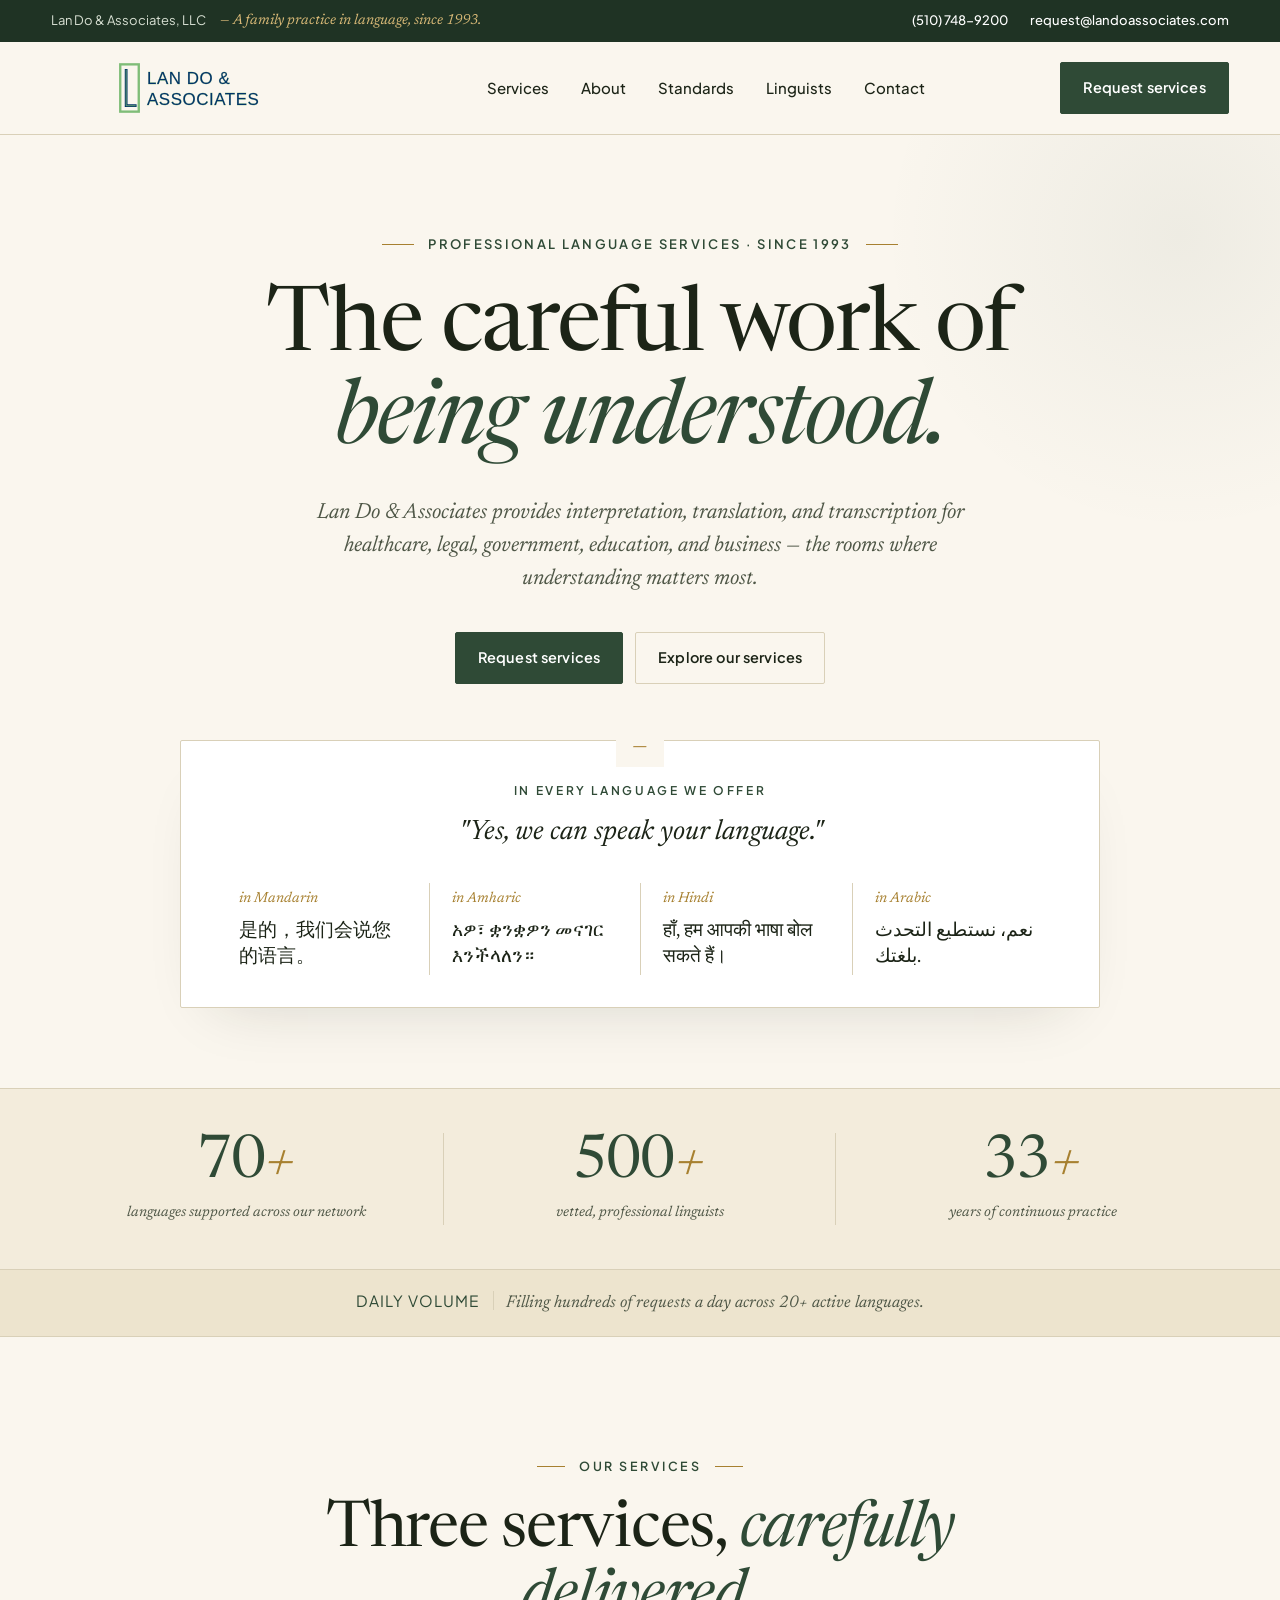
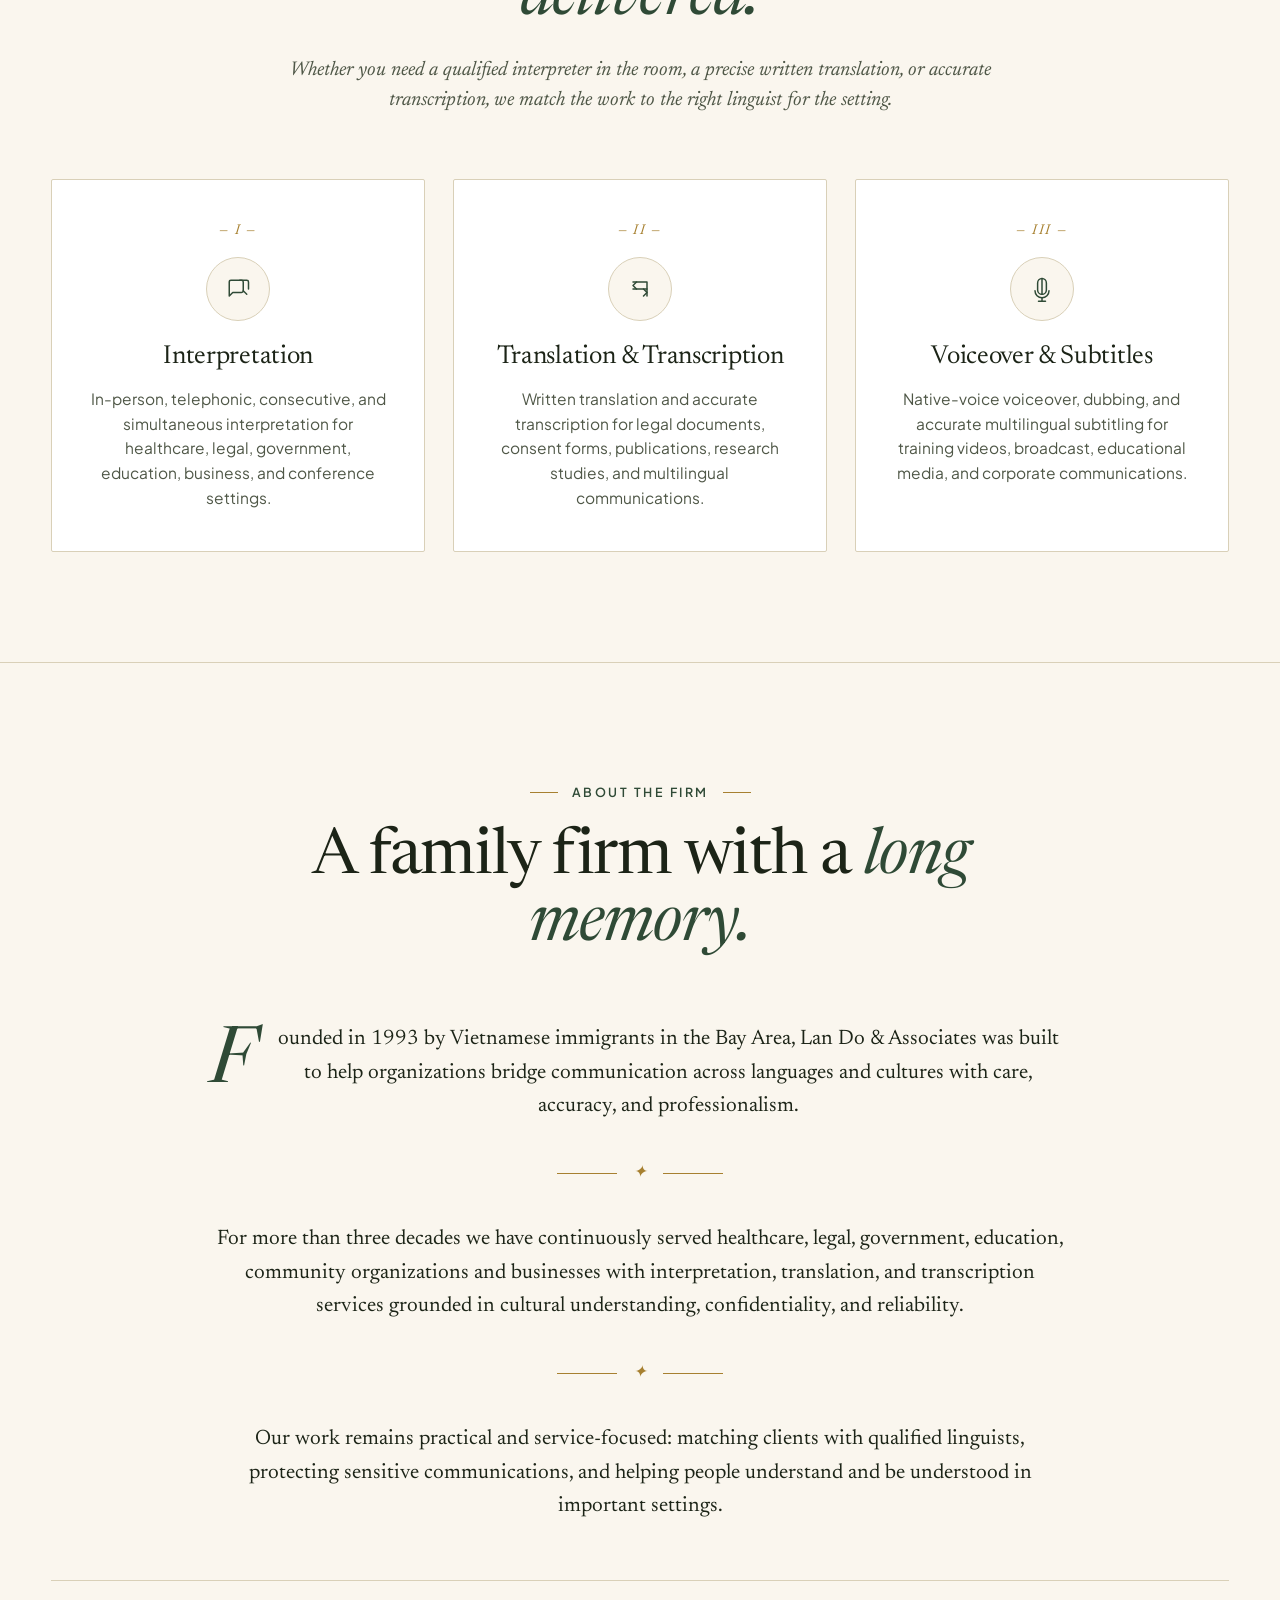
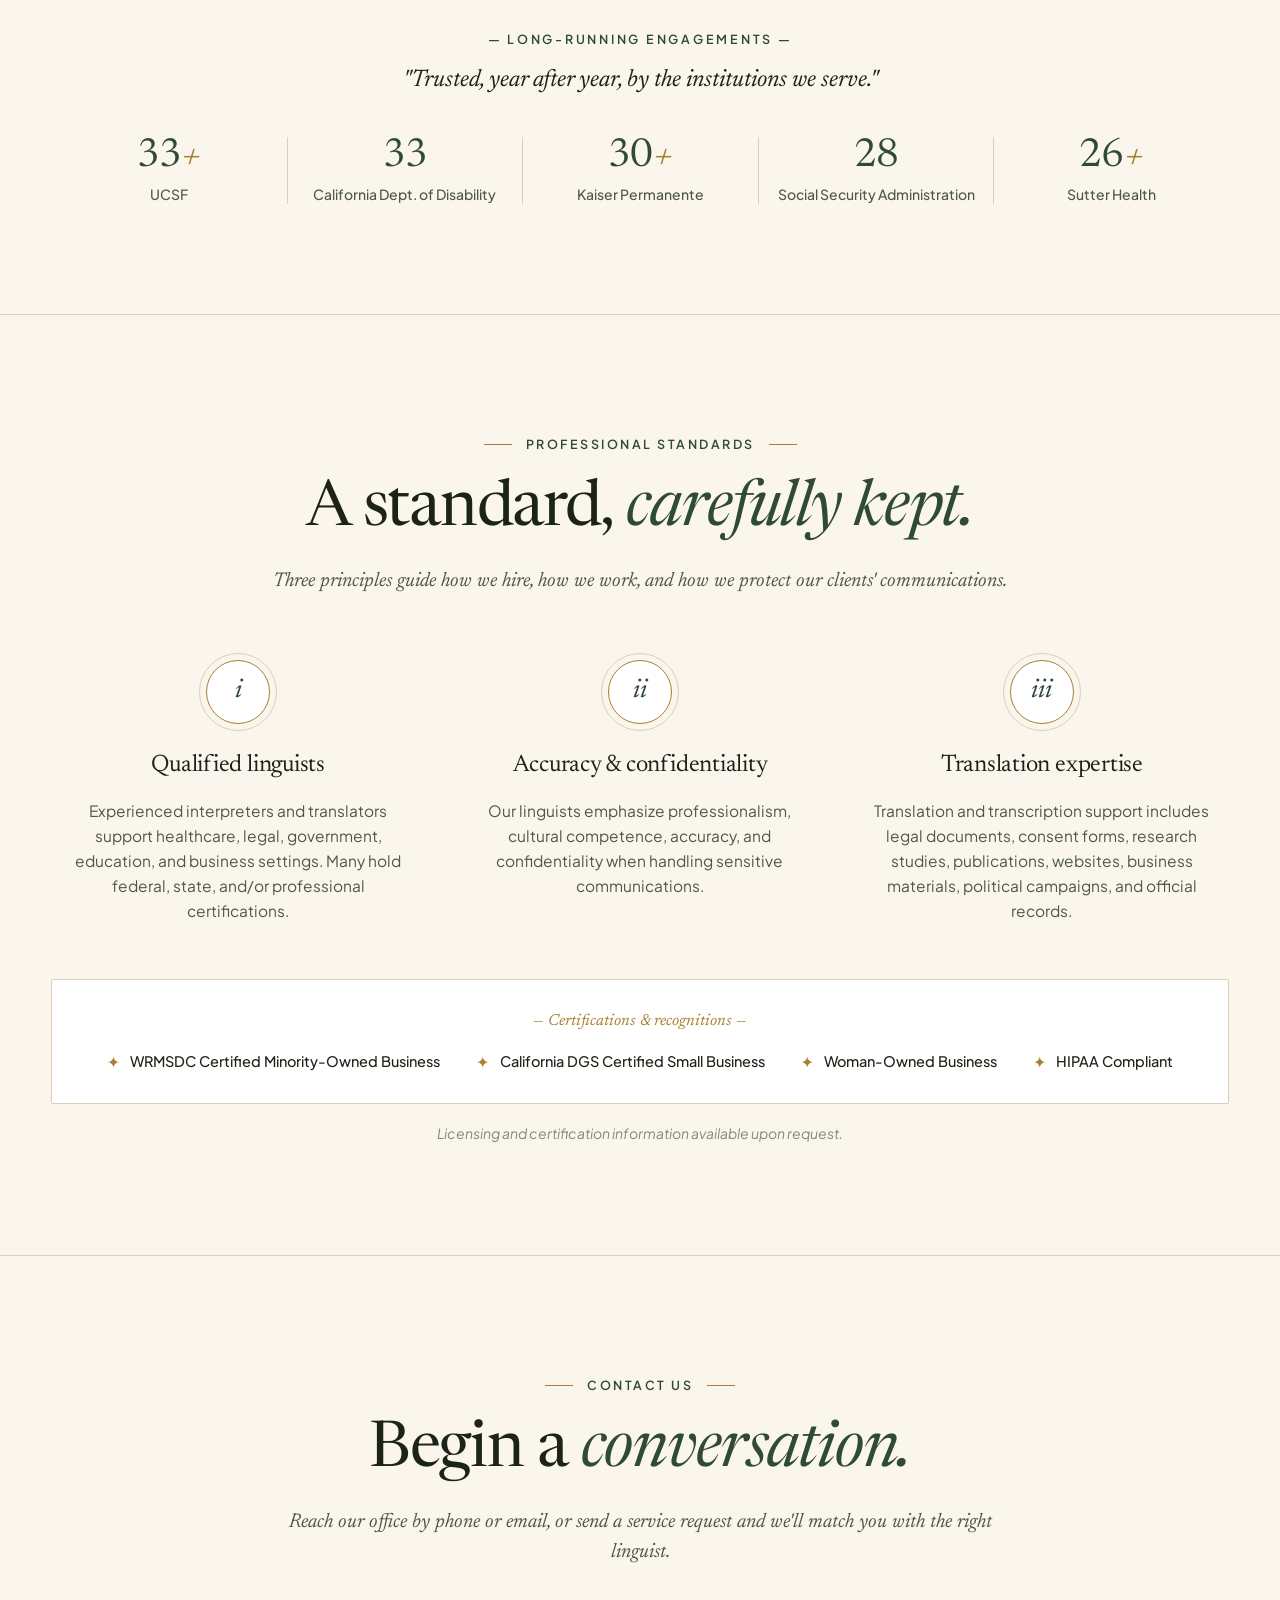
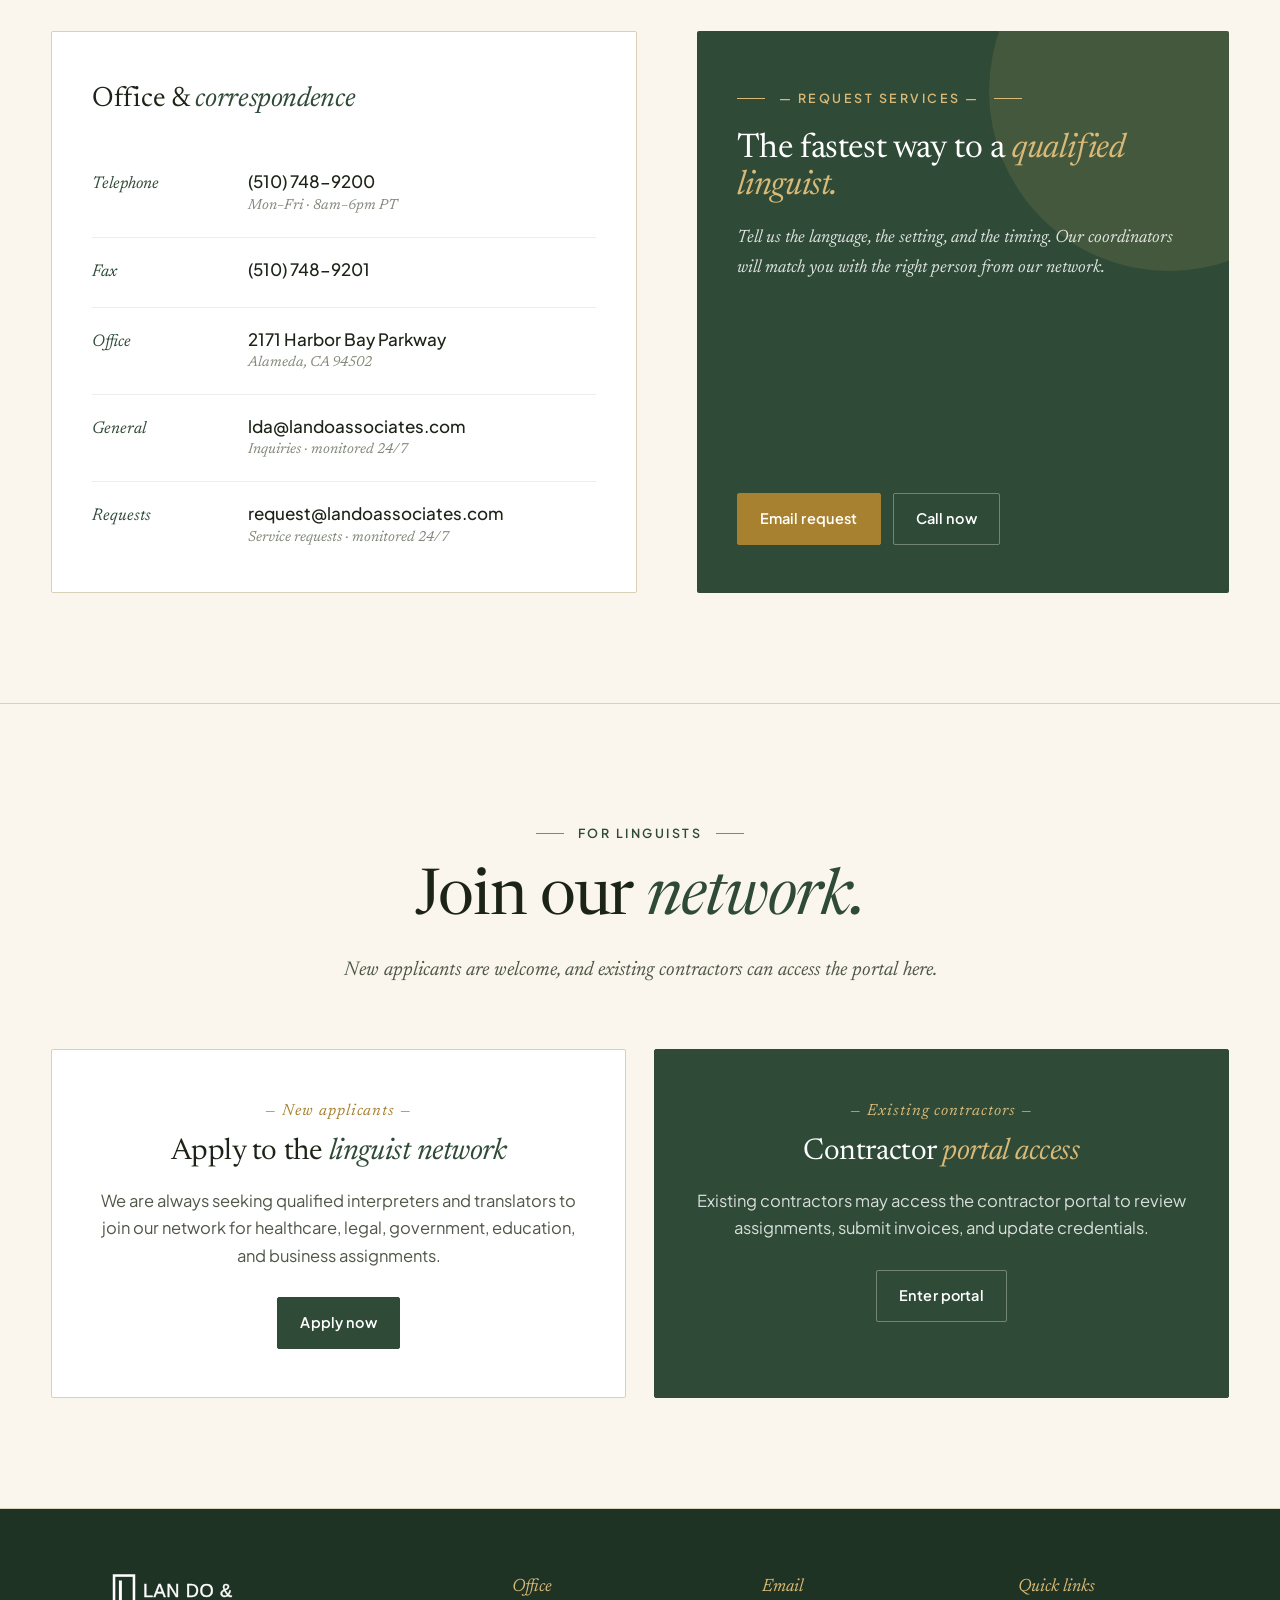
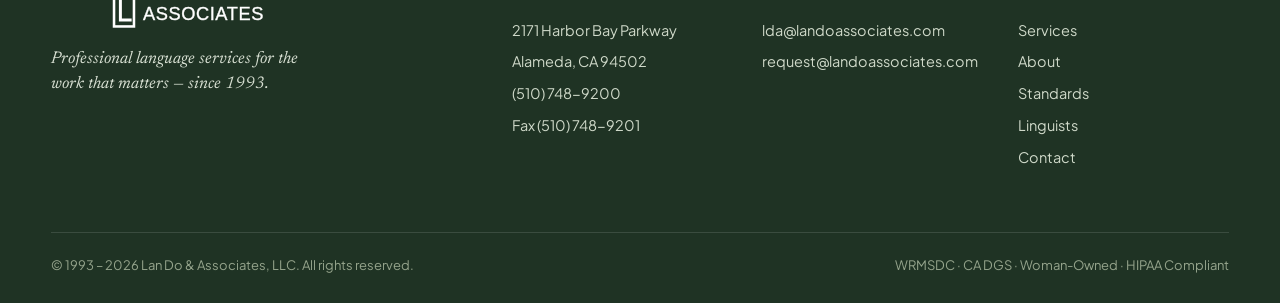
==== index.html @ a0840142 "testing deploy" ====
<!DOCTYPE html>

<html lang="en">
<head>
<meta charset="UTF-8">
<meta name="viewport" content="width=device-width, initial-scale=1.0">
<title>Lan Do &amp; Associates, LLC — Professional Language Services Since 1993</title>
<link rel="preconnect" href="https://fonts.googleapis.com">
<link rel="preconnect" href="https://fonts.gstatic.com" crossorigin>
<link href="https://fonts.googleapis.com/css2?family=Newsreader:ital,opsz,wght@0,6..72,300..600;1,6..72,300..600&family=Plus+Jakarta+Sans:wght@300;400;500;600;700&display=swap" rel="stylesheet">
<style>
  :root {
    --paper: #faf6ee;
    --paper-2: #f3ecdc;
    --paper-3: #ede4ce;
    --ink: #1c2417;
    --ink-soft: #4f5747;
    --ink-mute: #818879;
    --line: #d9d0b8;
    --line-soft: rgba(28,36,23,0.08);
    --forest: #2f4a36;
    --forest-deep: #1f3324;
    --gold: #a78030;
    --gold-soft: #d8b977;
    --burgundy: #762d3c;
  }
  * { box-sizing: border-box; margin:0; padding:0; }
  html { scroll-behavior: smooth; }
  body {
    background: var(--paper);
    color: var(--ink);
    font-family: 'Plus Jakarta Sans', system-ui, sans-serif;
    font-size: 16.5px;
    line-height: 1.65;
    -webkit-font-smoothing: antialiased;
    text-rendering: optimizeLegibility;
  }
  .container { width: min(1180px, 92vw); margin: 0 auto; }
  a { color: inherit; }
  ::selection { background: var(--forest); color: var(--paper); }

  /* TOPBAR */
  .topbar {
    background: var(--forest-deep);
    color: #d8e0d3;
    padding: 9px 0;
    font-size: 13px;
  }
  .topbar-inner {
    display:flex; justify-content: space-between; align-items: center; gap: 16px;
  }
  .topbar-inner .left {
    display:flex; align-items: center; gap: 14px;
  }
  .topbar-inner .badge {
    font-family: 'Newsreader', serif;
    font-style: italic;
    color: var(--gold-soft);
    font-size: 14.5px;
  }
  .topbar-inner .right { display:flex; gap: 22px; }
  .topbar-inner a { color: #fff; text-decoration: none; font-weight: 500; }
  .topbar-inner a:hover { color: var(--gold-soft); }

  /* NAV */
  nav.main {
    background: var(--paper);
    border-bottom: 1px solid var(--line);
    position: sticky; top: 0; z-index: 30;
  }
  .nav-inner {
    display:flex; justify-content: space-between; align-items: center;
    padding: 20px 0; gap: 28px;
  }
  .nav-brand svg { height: 52px; width: auto; display:block; }
  .nav-links { list-style: none; display:flex; gap: 32px; }
  .nav-links a {
    text-decoration: none;
    font-size: 15px;
    font-weight: 500;
    color: var(--ink);
    position: relative;
    padding: 4px 0;
    transition: color 200ms;
  }
  .nav-links a:hover { color: var(--forest); }
  .nav-links a::after {
    content:""; position: absolute;
    left: 0; right: 0; bottom: -3px; height: 1px;
    background: var(--forest);
    transform: scaleX(0); transform-origin: left;
    transition: transform 220ms ease;
  }
  .nav-links a:hover::after { transform: scaleX(1); }
  .nav-cta { display:flex; gap: 10px; }

  .btn {
    display:inline-flex; align-items: center; gap: 10px;
    text-decoration: none;
    font-family: 'Plus Jakarta Sans', sans-serif;
    font-weight: 600;
    font-size: 14.5px;
    padding: 13px 22px;
    border-radius: 2px;
    border: 1px solid transparent;
    transition: all 200ms ease;
    cursor: pointer;
    letter-spacing: 0.01em;
  }
  .btn.primary { background: var(--forest); color: #fff; border-color: var(--forest); }
  .btn.primary:hover { background: var(--forest-deep); border-color: var(--forest-deep); }
  .btn.outline { background: transparent; color: var(--ink); border-color: var(--line); }
  .btn.outline:hover { background: var(--ink); color: var(--paper); border-color: var(--ink); }
  .btn.gold { background: var(--gold); color: #fff; border-color: var(--gold); }
  .btn.gold:hover { background: #876721; border-color: #876721; }

  /* HERO */
  .hero {
    padding: 90px 0 80px;
    border-bottom: 1px solid var(--line);
    position: relative;
    overflow: hidden;
  }
  .hero::before {
    content:"";
    position: absolute;
    width: 600px; height: 600px;
    border-radius: 50%;
    background: radial-gradient(circle, rgba(47,74,54,0.06), transparent 70%);
    right: -200px; top: -200px;
  }
  .hero-inner {
    text-align: center;
    max-width: 920px;
    margin: 0 auto;
    position: relative;
    z-index: 2;
  }
  .hero-eyebrow {
    display:inline-flex; align-items: center; gap: 14px;
    font-family: 'Plus Jakarta Sans', sans-serif;
    font-size: 13px;
    font-weight: 600;
    letter-spacing: 0.18em;
    text-transform: uppercase;
    color: var(--forest);
    margin-bottom: 28px;
  }
  .hero-eyebrow::before, .hero-eyebrow::after {
    content: ""; width: 32px; height: 1px; background: var(--gold);
  }
  .hero h1 {
    font-family: 'Newsreader', Georgia, serif;
    font-weight: 400;
    font-size: clamp(48px, 7vw, 96px);
    line-height: 1.04;
    letter-spacing: -0.022em;
    margin-bottom: 28px;
    color: var(--ink);
  }
  .hero h1 em {
    font-style: italic;
    color: var(--forest);
    font-weight: 400;
  }
  .hero .lede {
    font-family: 'Newsreader', serif;
    font-weight: 400;
    font-size: 22px;
    line-height: 1.5;
    color: var(--ink-soft);
    max-width: 680px;
    margin: 0 auto 36px;
    font-style: italic;
  }
  .hero-cta { display:flex; gap: 12px; justify-content: center; flex-wrap: wrap; margin-bottom: 56px; }

  /* multilingual phrases — book-page style */
  .phrases-book {
    background: #fff;
    border: 1px solid var(--line);
    border-radius: 2px;
    padding: 40px 36px 32px;
    box-shadow: 0 28px 60px -36px rgba(28,36,23,0.18);
    margin-top: 30px;
    position: relative;
  }
  .phrases-book::before {
    content: "—";
    position: absolute; top: -14px; left: 50%; transform: translateX(-50%);
    background: var(--paper); padding: 0 16px;
    color: var(--gold); font-family: 'Newsreader', serif;
    font-style: italic; font-size: 24px;
  }
  .phrases-head {
    text-align: center;
    margin-bottom: 28px;
  }
  .phrases-head .label {
    font-size: 12px;
    color: var(--forest);
    letter-spacing: 0.22em;
    text-transform: uppercase;
    font-weight: 600;
    margin-bottom: 8px;
  }
  .phrases-head .title {
    font-family: 'Newsreader', serif;
    font-style: italic;
    font-weight: 400;
    font-size: 28px;
    color: var(--ink);
  }
  .phrases {
    display:grid; grid-template-columns: repeat(4, 1fr);
    gap: 0;
  }
  .phrase {
    padding: 4px 22px;
    border-left: 1px solid var(--line);
    text-align: left;
  }
  .phrase:first-child { border-left: 0; }
  .phrase .lang {
    font-family: 'Newsreader', serif;
    font-style: italic;
    font-weight: 400;
    color: var(--gold);
    font-size: 14.5px;
    margin-bottom: 8px;
  }
  .phrase .native {
    font-family: 'Newsreader', serif;
    font-weight: 400;
    font-size: 19px;
    line-height: 1.35;
    color: var(--ink);
  }

  /* STAT RIBBON */
  .stats {
    background: var(--paper-2);
    border-bottom: 1px solid var(--line);
  }
  .stats-inner {
    display:grid; grid-template-columns: repeat(3, 1fr);
    padding: 44px 0;
  }
  .stat {
    padding: 0 32px;
    text-align: center;
    border-right: 1px solid var(--line);
  }
  .stat:last-child { border-right: 0; }
  .stat .num {
    font-family: 'Newsreader', serif;
    font-weight: 400;
    font-size: 60px;
    line-height: 1; letter-spacing: -0.022em;
    color: var(--forest);
  }
  .stat .num em { font-style: italic; color: var(--gold); }
  .stat .label {
    margin-top: 8px;
    font-size: 14.5px;
    color: var(--ink-soft);
    font-style: italic;
    font-family: 'Newsreader', serif;
  }

  /* DAILY VOLUME STRIP */
  .daily-strip {
    background: var(--paper-3);
    border-bottom: 1px solid var(--line);
    padding: 18px 0;
    text-align: center;
  }
  .daily-strip p {
    font-family: 'Newsreader', serif;
    font-style: italic;
    color: var(--ink-soft);
    font-size: 17px;
  }
  .daily-strip strong {
    color: var(--forest);
    font-weight: 400;
    font-style: normal;
    font-family: 'Plus Jakarta Sans', sans-serif;
    font-size: 15.5px;
    letter-spacing: 0.06em;
    text-transform: uppercase;
    margin-right: 12px;
    border-right: 1px solid var(--line);
    padding-right: 14px;
  }

  /* CLIENTS */
  .clients-block {
    margin-top: 56px;
    padding-top: 48px;
    border-top: 1px solid var(--line);
    text-align: center;
  }
  .clients-block .label {
    font-size: 12.5px;
    color: var(--forest);
    letter-spacing: 0.22em;
    text-transform: uppercase;
    font-weight: 600;
    margin-bottom: 12px;
  }
  .clients-block .title {
    font-family: 'Newsreader', serif;
    font-style: italic;
    font-weight: 400;
    font-size: 24px;
    color: var(--ink);
    margin-bottom: 36px;
  }
  .clients {
    display: grid;
    grid-template-columns: repeat(5, 1fr);
    gap: 0;
  }
  .client {
    padding: 0 14px;
    border-left: 1px solid var(--line);
  }
  .client:first-child { border-left: 0; }
  .client .years {
    font-family: 'Newsreader', serif;
    font-weight: 400;
    font-size: 40px;
    line-height: 1;
    letter-spacing: -0.02em;
    color: var(--forest);
    margin-bottom: 8px;
  }
  .client .years em { font-style: italic; color: var(--gold); }
  .client .name {
    font-size: 14px;
    font-weight: 500;
    color: var(--ink-soft);
    line-height: 1.35;
  }

  /* SECTION */
  section { padding: 110px 0; border-bottom: 1px solid var(--line); }
  .sec-head {
    text-align: center;
    max-width: 760px;
    margin: 0 auto 64px;
  }
  .eyebrow {
    display:inline-flex; align-items: center; gap: 14px;
    font-size: 12.5px;
    font-weight: 600;
    letter-spacing: 0.2em;
    text-transform: uppercase;
    color: var(--forest);
    margin-bottom: 22px;
  }
  .eyebrow::before, .eyebrow::after {
    content: ""; width: 28px; height: 1px; background: var(--gold);
  }
  .section-title {
    font-family: 'Newsreader', serif;
    font-weight: 400;
    font-size: clamp(38px, 5vw, 64px);
    line-height: 1.05;
    letter-spacing: -0.02em;
    margin-bottom: 22px;
    color: var(--ink);
  }
  .section-title em { font-style: italic; color: var(--forest); }
  .section-sub {
    font-family: 'Newsreader', serif;
    font-weight: 400;
    font-size: 20px;
    line-height: 1.5;
    color: var(--ink-soft);
    font-style: italic;
  }

  /* SERVICES */
  .services {
    display:grid; grid-template-columns: repeat(3, 1fr);
    gap: 28px;
  }
  .svc {
    background: #fff;
    border: 1px solid var(--line);
    padding: 40px 32px;
    text-align: center;
    transition: all 280ms ease;
    border-radius: 2px;
    position: relative;
  }
  .svc:hover {
    transform: translateY(-3px);
    box-shadow: 0 24px 50px -28px rgba(28,36,23,0.2);
    border-color: var(--gold);
  }
  .svc .roman {
    font-family: 'Newsreader', serif;
    font-style: italic;
    font-weight: 400;
    font-size: 14px;
    color: var(--gold);
    letter-spacing: 0.12em;
    text-transform: uppercase;
    margin-bottom: 14px;
  }
  .svc .ico {
    width: 64px; height: 64px;
    border: 1px solid var(--line);
    border-radius: 50%;
    display: grid; place-items: center;
    color: var(--forest);
    margin: 0 auto 22px;
    background: var(--paper);
  }
  .svc h3 {
    font-family: 'Newsreader', serif;
    font-weight: 400;
    font-size: 26px;
    line-height: 1.15;
    margin-bottom: 14px;
    letter-spacing: -0.012em;
  }
  .svc p { color: var(--ink-soft); font-size: 15.5px; line-height: 1.6; }

  /* ABOUT */
  .about {
    max-width: 860px;
    margin: 0 auto;
    text-align: center;
  }
  .about p {
    font-family: 'Newsreader', serif;
    font-weight: 400;
    font-size: 21px;
    line-height: 1.6;
    color: var(--ink);
    margin-bottom: 22px;
  }
  .about p:first-of-type::first-letter {
    font-family: 'Newsreader', serif;
    font-weight: 400;
    font-size: 78px;
    float: left;
    line-height: 0.85;
    padding-right: 12px;
    padding-top: 8px;
    color: var(--forest);
    font-style: italic;
  }
  .about .divider {
    display:flex; align-items: center; justify-content: center; gap: 16px;
    color: var(--gold);
    margin: 36px 0;
  }
  .about .divider::before, .about .divider::after {
    content:""; width: 60px; height: 1px; background: var(--gold);
  }
  .about .divider span { font-family: 'Newsreader', serif; font-style: italic; }

  /* STANDARDS */
  .standards {
    display:grid; grid-template-columns: repeat(3, 1fr);
    gap: 28px;
    margin-bottom: 56px;
  }
  .standard {
    text-align: center;
    padding: 0 12px;
  }
  .standard .emblem {
    width: 64px; height: 64px;
    border: 1px solid var(--gold);
    border-radius: 50%;
    margin: 0 auto 22px;
    display: grid; place-items: center;
    font-family: 'Newsreader', serif;
    font-style: italic;
    font-weight: 400;
    font-size: 26px;
    color: var(--forest);
    background: #fff;
    position: relative;
  }
  .standard .emblem::before {
    content:"";
    position:absolute; inset: -8px;
    border: 1px solid var(--line);
    border-radius: 50%;
  }
  .standard h3 {
    font-family: 'Newsreader', serif;
    font-weight: 400;
    font-size: 24px;
    margin-bottom: 14px;
    letter-spacing: -0.01em;
  }
  .standard p { color: var(--ink-soft); font-size: 15.5px; line-height: 1.6; }

  .trust {
    background: #fff;
    border: 1px solid var(--line);
    padding: 28px 36px;
    text-align: center;
    border-radius: 2px;
  }
  .trust .label {
    font-family: 'Newsreader', serif;
    font-style: italic;
    color: var(--gold);
    font-size: 16px;
    margin-bottom: 14px;
  }
  .trust .items {
    display:flex; gap: 36px; justify-content: center; flex-wrap: wrap;
  }
  .trust .item {
    display:flex; align-items: center; gap: 10px;
    font-size: 14.5px; font-weight: 500;
    color: var(--ink);
  }
  .trust .item::before {
    content: "✦"; color: var(--gold); font-size: 16px;
  }
  .note { text-align: center; font-style: italic; color: var(--ink-mute); margin-top: 18px; font-size: 14px; }

  /* CONTACT */
  .contact-grid {
    display:grid; grid-template-columns: 1.1fr 1fr;
    gap: 60px;
    align-items: stretch;
  }
  .contact-table {
    background: #fff;
    border: 1px solid var(--line);
    padding: 44px 40px;
    border-radius: 2px;
  }
  .contact-table h3 {
    font-family: 'Newsreader', serif;
    font-weight: 400;
    font-size: 28px;
    margin-bottom: 28px;
    letter-spacing: -0.012em;
  }
  .contact-table h3 em { font-style: italic; color: var(--forest); }
  .contact-row {
    display:grid; grid-template-columns: 140px 1fr;
    gap: 16px;
    padding: 20px 0;
    border-bottom: 1px solid var(--line-soft);
    align-items: baseline;
  }
  .contact-row:last-child { border-bottom: 0; padding-bottom: 0; }
  .contact-row h4 {
    font-family: 'Newsreader', serif;
    font-style: italic;
    font-weight: 400;
    font-size: 17px;
    color: var(--forest);
  }
  .contact-row p, .contact-row a {
    font-size: 17px;
    color: var(--ink);
    text-decoration: none;
    line-height: 1.4;
    font-weight: 500;
  }
  .contact-row a:hover { color: var(--forest); text-decoration: underline; }
  .contact-row .sub {
    display:block;
    font-family: 'Newsreader', serif;
    font-style: italic;
    font-weight: 400;
    color: var(--ink-mute);
    font-size: 14.5px;
    margin-top: 2px;
  }

  .contact-side {
    background: var(--forest);
    color: #fff;
    border-radius: 2px;
    padding: 48px 40px;
    display:flex; flex-direction: column; justify-content: space-between;
    position: relative;
    overflow: hidden;
  }
  .contact-side::after {
    content:"";
    position: absolute;
    width: 360px; height: 360px;
    border-radius: 50%;
    background: rgba(216,185,119,0.12);
    right: -120px; top: -120px;
  }
  .contact-side .eyebrow {
    color: var(--gold-soft);
    position: relative; z-index: 2;
  }
  .contact-side .eyebrow::before, .contact-side .eyebrow::after { background: var(--gold-soft); }
  .contact-side h3 {
    font-family: 'Newsreader', serif;
    font-weight: 400;
    font-size: 34px;
    line-height: 1.1;
    letter-spacing: -0.012em;
    margin-bottom: 18px;
    position: relative; z-index: 2;
  }
  .contact-side h3 em { font-style: italic; color: var(--gold-soft); }
  .contact-side p {
    color: rgba(255,255,255,0.84);
    margin-bottom: 30px;
    font-family: 'Newsreader', serif;
    font-size: 18px;
    font-style: italic;
    position: relative; z-index: 2;
  }
  .contact-side .actions { display:flex; gap: 12px; flex-wrap: wrap; position: relative; z-index: 2; }
  .contact-side .btn.outline { border-color: rgba(255,255,255,0.32); color: #fff; }
  .contact-side .btn.outline:hover { background: #fff; color: var(--forest); border-color: #fff; }

  /* INTERPRETERS */
  .interp {
    display:grid; grid-template-columns: 1fr 1fr;
    gap: 28px;
  }
  .interp-card {
    background: #fff;
    border: 1px solid var(--line);
    border-radius: 2px;
    padding: 48px 40px;
    text-align: center;
    position: relative;
  }
  .interp-card.dark {
    background: var(--forest);
    color: #fff;
    border-color: var(--forest);
  }
  .interp-card .roman {
    font-family: 'Newsreader', serif;
    font-style: italic;
    font-weight: 400;
    font-size: 16px;
    color: var(--gold);
    margin-bottom: 12px;
    letter-spacing: 0.06em;
  }
  .interp-card.dark .roman { color: var(--gold-soft); }
  .interp-card h3 {
    font-family: 'Newsreader', serif;
    font-weight: 400;
    font-size: 30px;
    line-height: 1.1;
    margin-bottom: 18px;
    letter-spacing: -0.015em;
  }
  .interp-card h3 em { font-style: italic; color: var(--forest); }
  .interp-card.dark h3 em { color: var(--gold-soft); }
  .interp-card p { margin-bottom: 28px; color: var(--ink-soft); }
  .interp-card.dark p { color: rgba(255,255,255,0.82); }
  .interp-card.dark .btn.outline { border-color: rgba(255,255,255,0.32); color: #fff; }
  .interp-card.dark .btn.outline:hover { background: #fff; color: var(--forest); border-color: #fff; }

  /* FOOTER */
  footer {
    background: var(--forest-deep);
    color: #cfd9c9;
    padding: 64px 0 26px;
  }
  footer .container {
    display:grid; grid-template-columns: 2fr 1fr 1fr 1fr;
    gap: 40px;
  }
  footer .brand svg { height: 56px; width: auto; filter: brightness(0) invert(1); margin-bottom: 18px; display: block; }
  footer .brand p {
    color: #d8e0d3;
    font-family: 'Newsreader', serif;
    font-style: italic;
    font-size: 17px;
    line-height: 1.5;
    max-width: 280px;
  }
  footer h4 {
    font-family: 'Newsreader', serif;
    font-style: italic;
    font-weight: 400;
    color: var(--gold-soft);
    font-size: 18px;
    margin-bottom: 16px;
  }
  footer ul { list-style: none; }
  footer li { margin-bottom: 8px; font-size: 14.5px; }
  footer a { color: #cfd9c9; text-decoration: none; }
  footer a:hover { color: var(--gold-soft); }
  footer .copy {
    grid-column: 1 / -1;
    border-top: 1px solid rgba(255,255,255,0.12);
    padding-top: 22px;
    margin-top: 14px;
    font-size: 13px;
    color: #95a48c;
    display:flex; justify-content: space-between; flex-wrap: wrap; gap: 12px;
  }

  @media (max-width: 960px) {
    .nav-links { display: none; }
    .topbar-inner { font-size: 12.5px; }
    .topbar-inner .left .badge { display: none; }
    .stats-inner, .services, .standards, .contact-grid, .interp, footer .container { grid-template-columns: 1fr; }
    .clients { grid-template-columns: 1fr 1fr; }
    .client { border-left: 0; border-top: 1px solid var(--line); padding: 18px 0; }
    .client:nth-child(1), .client:nth-child(2) { border-top: 0; }
    .daily-strip strong { display: block; border-right: 0; padding-right: 0; margin-right: 0; margin-bottom: 6px; }
    .stat { border-right: 0; border-bottom: 1px solid var(--line); padding: 18px 0; }
    .stat:last-child { border-bottom: 0; }
    .phrases { grid-template-columns: 1fr 1fr; gap: 24px; }
    .phrase { border-left: 0; border-top: 1px solid var(--line); padding: 16px 0; }
    .phrase:nth-child(1), .phrase:nth-child(2) { border-top: 0; }
    .contact-row { grid-template-columns: 1fr; gap: 6px; }
    .trust .items { gap: 18px; }
  }
</style>
</head>
<body>
  <svg xmlns="http://www.w3.org/2000/svg" style="display:none" aria-hidden="true">
    <symbol id="lda-logo" viewBox="0 0 420 132">
      <rect x="5" y="6" width="47" height="120" fill="none" stroke="#7fbd78" stroke-width="6"/>
      <path d="M20 21V111H43" fill="none" stroke="#003366" stroke-width="7" stroke-linecap="square" stroke-linejoin="miter"/>
      <path d="M20 21V111H43" fill="none" stroke="#7fbd78" stroke-width="2" stroke-linecap="square" stroke-linejoin="miter"/>
      <text x="73" y="57" font-family="Optima, 'Trebuchet MS', 'Segoe UI', Arial, sans-serif" font-size="43" font-weight="500" letter-spacing="1.4" fill="#003366" stroke="#7fbd78" stroke-width="0.9" paint-order="stroke fill">LAN DO &amp;</text>
      <text x="73" y="110" font-family="Optima, 'Trebuchet MS', 'Segoe UI', Arial, sans-serif" font-size="43" font-weight="500" letter-spacing="1.4" fill="#003366" stroke="#7fbd78" stroke-width="0.9" paint-order="stroke fill">ASSOCIATES</text>
    </symbol>
  </svg>
  <div class="topbar">
    <div class="container topbar-inner">
      <div class="left">
        <span>Lan Do &amp; Associates, LLC</span>
        <span class="badge">— A family practice in language, since 1993.</span>
      </div>
      <div class="right">
        <a href="tel:5107489200">(510) 748-9200</a>
        <a href="mailto:request@landoassociates.com">request@landoassociates.com</a>
      </div>
    </div>
  </div>
  <nav class="main">
    <div class="container nav-inner">
      <a href="#hero" class="nav-brand" aria-label="Lan Do &amp; Associates"><svg role="img" aria-label="Lan Do &amp; Associates"><use href="#lda-logo"/></svg></a>
      <ul class="nav-links">
        <li><a href="#services">Services</a></li>
        <li><a href="#about">About</a></li>
        <li><a href="#standards">Standards</a></li>
        <li><a href="#interpreters">Linguists</a></li>
        <li><a href="#contact">Contact</a></li>
      </ul>
      <div class="nav-cta">
        <a href="#contact" class="btn primary">Request services</a>
      </div>
    </div>
  </nav>

  <section class="hero" id="hero">
    <div class="container">
      <div class="hero-inner">
        <div class="hero-eyebrow">Professional language services · since 1993</div>
        <h1>The careful work of <em>being understood.</em></h1>
        <p class="lede">Lan Do &amp; Associates provides interpretation, translation, and transcription for healthcare, legal, government, education, and business — the rooms where understanding matters most.</p>
        <div class="hero-cta">
          <a href="#contact" class="btn primary">Request services</a>
          <a href="#services" class="btn outline">Explore our services</a>
        </div>

        <div class="phrases-book">
          <div class="phrases-head">
            <div class="label">In every language we offer</div>
            <div class="title">"Yes, we can speak your language."</div>
          </div>
          <div class="phrases">
            <div class="phrase">
              <div class="lang">in Mandarin</div>
              <div class="native">是的，我们会说您的语言。</div>
            </div>
            <div class="phrase">
              <div class="lang">in Amharic</div>
              <div class="native">አዎ፣ ቋንቋዎን መናገር እንችላለን።</div>
            </div>
            <div class="phrase">
              <div class="lang">in Hindi</div>
              <div class="native">हाँ, हम आपकी भाषा बोल सकते हैं।</div>
            </div>
            <div class="phrase">
              <div class="lang">in Arabic</div>
              <div class="native">نعم، نستطيع التحدث بلغتك.</div>
            </div>
          </div>
        </div>
      </div>
    </div>
  </section>

  <div class="stats">
    <div class="container stats-inner">
      <div class="stat">
        <div class="num">70<em>+</em></div>
        <div class="label">languages supported across our network</div>
      </div>
      <div class="stat">
        <div class="num">500<em>+</em></div>
        <div class="label">vetted, professional linguists</div>
      </div>
      <div class="stat">
        <div class="num">33<em>+</em></div>
        <div class="label">years of continuous practice</div>
      </div>
    </div>
  </div>

  <div class="daily-strip">
    <div class="container">
      <p><strong>Daily volume</strong>Filling hundreds of requests a day across 20+ active languages.</p>
    </div>
  </div>

  <section id="services">
    <div class="container">
      <div class="sec-head">
        <div class="eyebrow">Our services</div>
        <h2 class="section-title">Three services, <em>carefully delivered.</em></h2>
        <p class="section-sub">Whether you need a qualified interpreter in the room, a precise written translation, or accurate transcription, we match the work to the right linguist for the setting.</p>
      </div>
      <div class="services">
        <div class="svc">
          <div class="roman">— i —</div>
          <div class="ico"><svg width="28" height="28" viewBox="0 0 32 32" fill="none" stroke="currentColor" stroke-width="1.7" stroke-linecap="round" stroke-linejoin="round"><path d="M8 6h12a2 2 0 0 1 2 2v10a2 2 0 0 1-2 2H10l-4 4V8a2 2 0 0 1 2-2z"/><path d="M18 6h8a2 2 0 0 1 2 2v8"/><path d="M22 18l4 4"/></svg></div>
          <h3>Interpretation</h3>
          <p>In-person, telephonic, consecutive, and simultaneous interpretation for healthcare, legal, government, education, business, and conference settings.</p>
        </div>
        <div class="svc">
          <div class="roman">— ii —</div>
          <div class="ico"><svg width="28" height="28" viewBox="0 0 32 32" fill="none" stroke="currentColor" stroke-width="1.7" stroke-linecap="round" stroke-linejoin="round"><path d="M8 8h16v8"/><path d="M8 16h16v8"/><path d="M12 8l-4 4 4 4"/><path d="M20 24l4-4-4-4"/></svg></div>
          <h3>Translation &amp; Transcription</h3>
          <p>Written translation and accurate transcription for legal documents, consent forms, publications, research studies, and multilingual communications.</p>
        </div>
        <div class="svc">
          <div class="roman">— iii —</div>
          <div class="ico"><svg width="28" height="28" viewBox="0 0 32 32" fill="none" stroke="currentColor" stroke-width="1.7" stroke-linecap="round" stroke-linejoin="round"><path d="M16 4v18"/><rect x="11" y="4" width="10" height="18" rx="5"/><path d="M8 18a8 8 0 0 0 16 0"/><path d="M16 26v4"/><path d="M12 30h8"/></svg></div>
          <h3>Voiceover &amp; Subtitles</h3>
          <p>Native-voice voiceover, dubbing, and accurate multilingual subtitling for training videos, broadcast, educational media, and corporate communications.</p>
        </div>
      </div>
    </div>
  </section>

  <section id="about">
    <div class="container">
      <div class="sec-head">
        <div class="eyebrow">About the firm</div>
        <h2 class="section-title">A family firm with a <em>long memory.</em></h2>
      </div>
      <div class="about">
        <p>Founded in 1993 by Vietnamese immigrants in the Bay Area, Lan Do &amp; Associates was built to help organizations bridge communication across languages and cultures with care, accuracy, and professionalism.</p>
        <div class="divider"><span>✦</span></div>
        <p>For more than three decades we have continuously served healthcare, legal, government, education, community organizations and businesses with interpretation, translation, and transcription services grounded in cultural understanding, confidentiality, and reliability.</p>
        <div class="divider"><span>✦</span></div>
        <p>Our work remains practical and service-focused: matching clients with qualified linguists, protecting sensitive communications, and helping people understand and be understood in important settings.</p>
      </div>

      <div class="clients-block">
        <div class="label">— Long-running engagements —</div>
        <div class="title">"Trusted, year after year, by the institutions we serve."</div>
        <div class="clients">
          <div class="client">
            <div class="years">33<em>+</em></div>
            <div class="name">UCSF</div>
          </div>
          <div class="client">
            <div class="years">33</div>
            <div class="name">California Dept. of Disability</div>
          </div>
          <div class="client">
            <div class="years">30<em>+</em></div>
            <div class="name">Kaiser Permanente</div>
          </div>
          <div class="client">
            <div class="years">28</div>
            <div class="name">Social Security Administration</div>
          </div>
          <div class="client">
            <div class="years">26<em>+</em></div>
            <div class="name">Sutter Health</div>
          </div>
        </div>
      </div>
    </div>
  </section>

  <section id="standards">
    <div class="container">
      <div class="sec-head">
        <div class="eyebrow">Professional standards</div>
        <h2 class="section-title">A standard, <em>carefully kept.</em></h2>
        <p class="section-sub">Three principles guide how we hire, how we work, and how we protect our clients' communications.</p>
      </div>
      <div class="standards">
        <div class="standard">
          <div class="emblem">i</div>
          <h3>Qualified linguists</h3>
          <p>Experienced interpreters and translators support healthcare, legal, government, education, and business settings. Many hold federal, state, and/or professional certifications.</p>
        </div>
        <div class="standard">
          <div class="emblem">ii</div>
          <h3>Accuracy &amp; confidentiality</h3>
          <p>Our linguists emphasize professionalism, cultural competence, accuracy, and confidentiality when handling sensitive communications.</p>
        </div>
        <div class="standard">
          <div class="emblem">iii</div>
          <h3>Translation expertise</h3>
          <p>Translation and transcription support includes legal documents, consent forms, research studies, publications, websites, business materials, political campaigns, and official records.</p>
        </div>
      </div>
      <div class="trust">
        <div class="label">— Certifications &amp; recognitions —</div>
        <div class="items">
          <div class="item">WRMSDC Certified Minority-Owned Business</div>
          <div class="item">California DGS Certified Small Business</div>
          <div class="item">Woman-Owned Business</div>
          <div class="item">HIPAA Compliant</div>
        </div>
      </div>
      <p class="note">Licensing and certification information available upon request.</p>
    </div>
  </section>

  <section id="contact">
    <div class="container">
      <div class="sec-head">
        <div class="eyebrow">Contact us</div>
        <h2 class="section-title">Begin a <em>conversation.</em></h2>
        <p class="section-sub">Reach our office by phone or email, or send a service request and we'll match you with the right linguist.</p>
      </div>
      <div class="contact-grid">
        <div class="contact-table">
          <h3>Office &amp; <em>correspondence</em></h3>
          <div class="contact-row">
            <h4>Telephone</h4>
            <p><a href="tel:5107489200">(510) 748-9200</a><span class="sub">Mon–Fri · 8am–6pm PT</span></p>
          </div>
          <div class="contact-row">
            <h4>Fax</h4>
            <p>(510) 748-9201</p>
          </div>
          <div class="contact-row">
            <h4>Office</h4>
            <p>2171 Harbor Bay Parkway<span class="sub">Alameda, CA 94502</span></p>
          </div>
          <div class="contact-row">
            <h4>General</h4>
            <p><a href="mailto:lda@landoassociates.com">lda@landoassociates.com</a><span class="sub">Inquiries · monitored 24/7</span></p>
          </div>
          <div class="contact-row">
            <h4>Requests</h4>
            <p><a href="mailto:request@landoassociates.com">request@landoassociates.com</a><span class="sub">Service requests · monitored 24/7</span></p>
          </div>
        </div>
        <div class="contact-side">
          <div>
            <div class="eyebrow">— Request services —</div>
            <h3>The fastest way to a <em>qualified linguist.</em></h3>
            <p>Tell us the language, the setting, and the timing. Our coordinators will match you with the right person from our network.</p>
          </div>
          <div class="actions">
            <a href="mailto:request@landoassociates.com?subject=Language%20Service%20Request" class="btn gold">Email request</a>
            <a href="tel:5107489200" class="btn outline">Call now</a>
          </div>
        </div>
      </div>
    </div>
  </section>

  <section id="interpreters">
    <div class="container">
      <div class="sec-head">
        <div class="eyebrow">For linguists</div>
        <h2 class="section-title">Join our <em>network.</em></h2>
        <p class="section-sub">New applicants are welcome, and existing contractors can access the portal here.</p>
      </div>
      <div class="interp">
        <div class="interp-card">
          <div class="roman">— New applicants —</div>
          <h3>Apply to the <em>linguist network</em></h3>
          <p>We are always seeking qualified interpreters and translators to join our network for healthcare, legal, government, education, and business assignments.</p>
          <a href="https://docs.google.com/forms/d/e/1FAIpQLSfk2ld4udmyAiZyAooYPItrn4d4j7B79KW3KsI2pXM8wg9hqA/viewform?usp=header" target="_blank" rel="noopener noreferrer" class="btn primary">Apply now</a>
        </div>
        <div class="interp-card dark">
          <div class="roman">— Existing contractors —</div>
          <h3>Contractor <em>portal access</em></h3>
          <p>Existing contractors may access the contractor portal to review assignments, submit invoices, and update credentials.</p>
          <a href="https://contractor.hipaa-health.com/login" target="_blank" rel="noopener noreferrer" class="btn outline">Enter portal</a>
        </div>
      </div>
    </div>
  </section>

  <footer>
    <div class="container">
      <div class="brand">
        <svg role="img" aria-label="Lan Do &amp; Associates"><use href="#lda-logo"/></svg>
        <p>Professional language services for the work that matters — since 1993.</p>
      </div>
      <div>
        <h4>Office</h4>
        <ul>
          <li>2171 Harbor Bay Parkway</li>
          <li>Alameda, CA 94502</li>
          <li><a href="tel:5107489200">(510) 748-9200</a></li>
          <li>Fax (510) 748-9201</li>
        </ul>
      </div>
      <div>
        <h4>Email</h4>
        <ul>
          <li><a href="mailto:lda@landoassociates.com">lda@landoassociates.com</a></li>
          <li><a href="mailto:request@landoassociates.com">request@landoassociates.com</a></li>
        </ul>
      </div>
      <div>
        <h4>Quick links</h4>
        <ul>
          <li><a href="#services">Services</a></li>
          <li><a href="#about">About</a></li>
          <li><a href="#standards">Standards</a></li>
          <li><a href="#interpreters">Linguists</a></li>
          <li><a href="#contact">Contact</a></li>
        </ul>
      </div>
      <div class="copy">
        <span>© 1993 – 2026 Lan Do &amp; Associates, LLC. All rights reserved.</span>
        <span>WRMSDC · CA DGS · Woman-Owned · HIPAA Compliant</span>
      </div>
    </div>
  </footer>
</body>
</html>
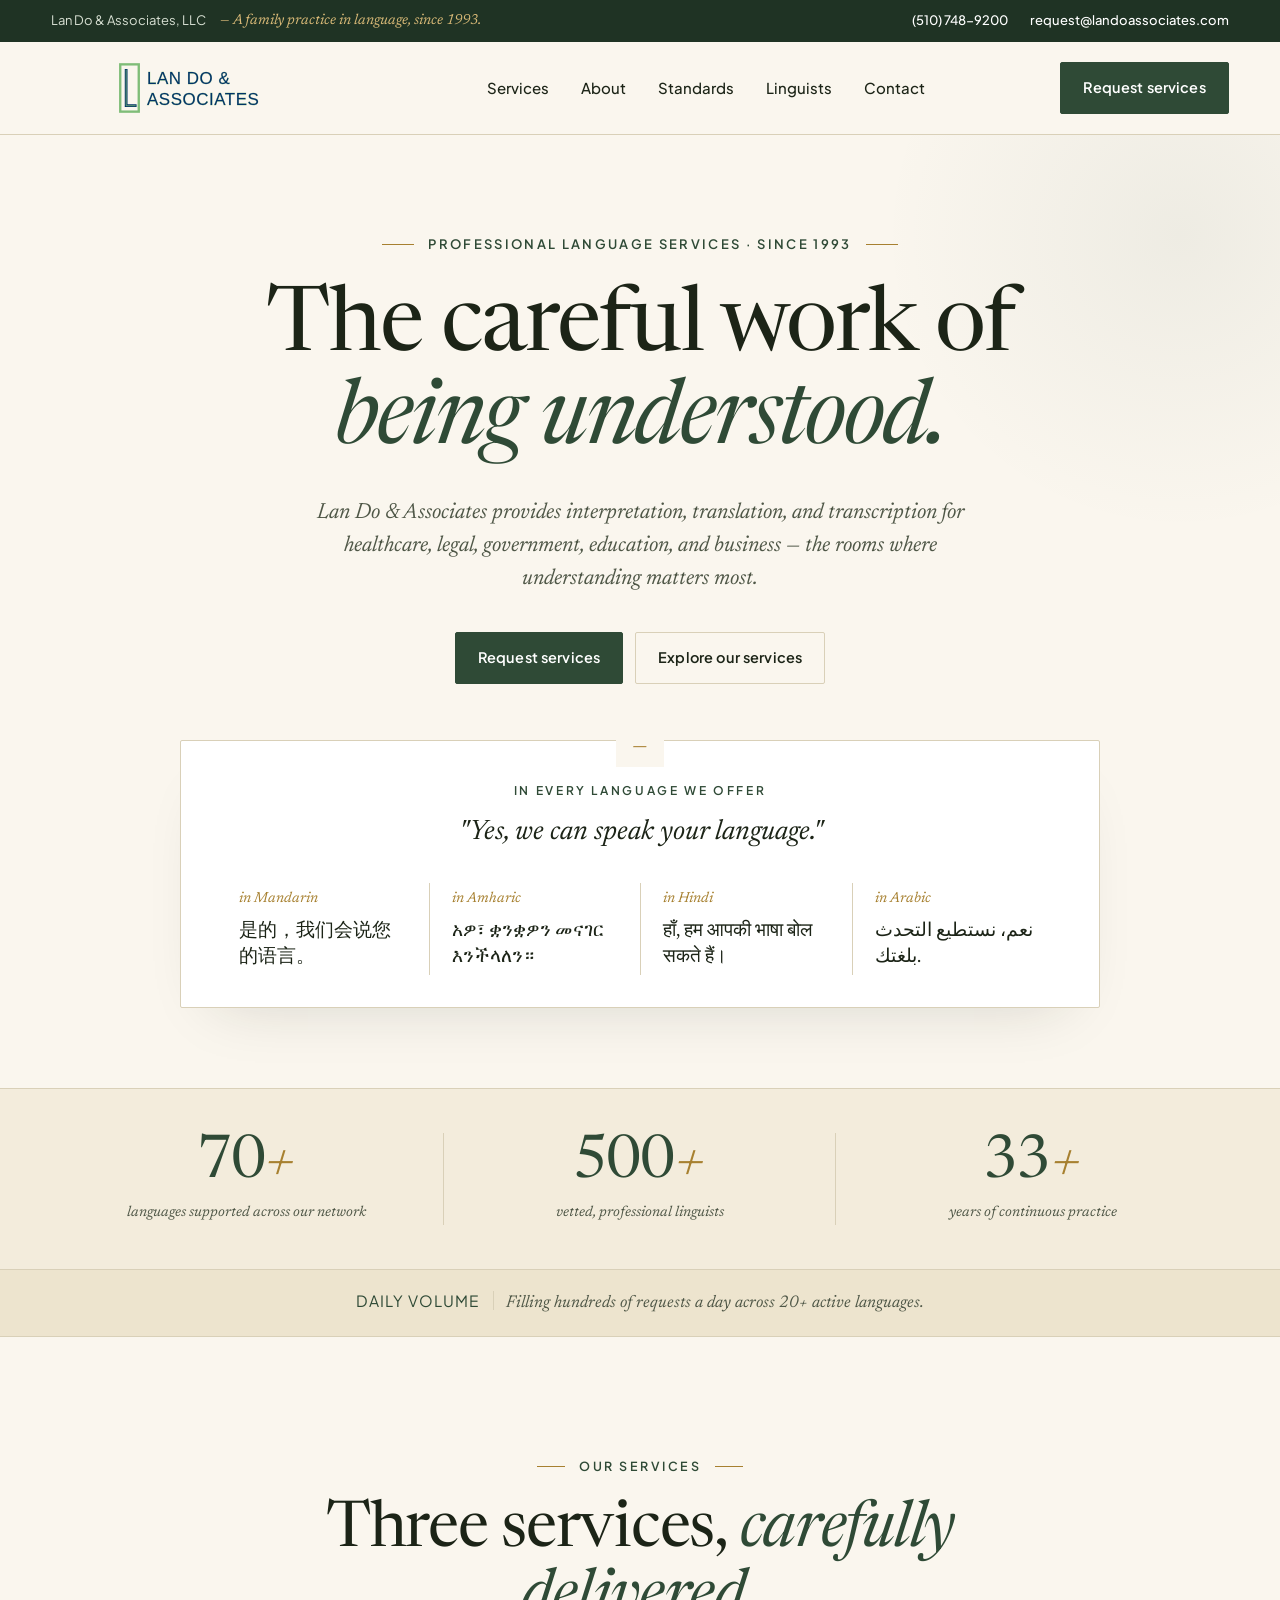
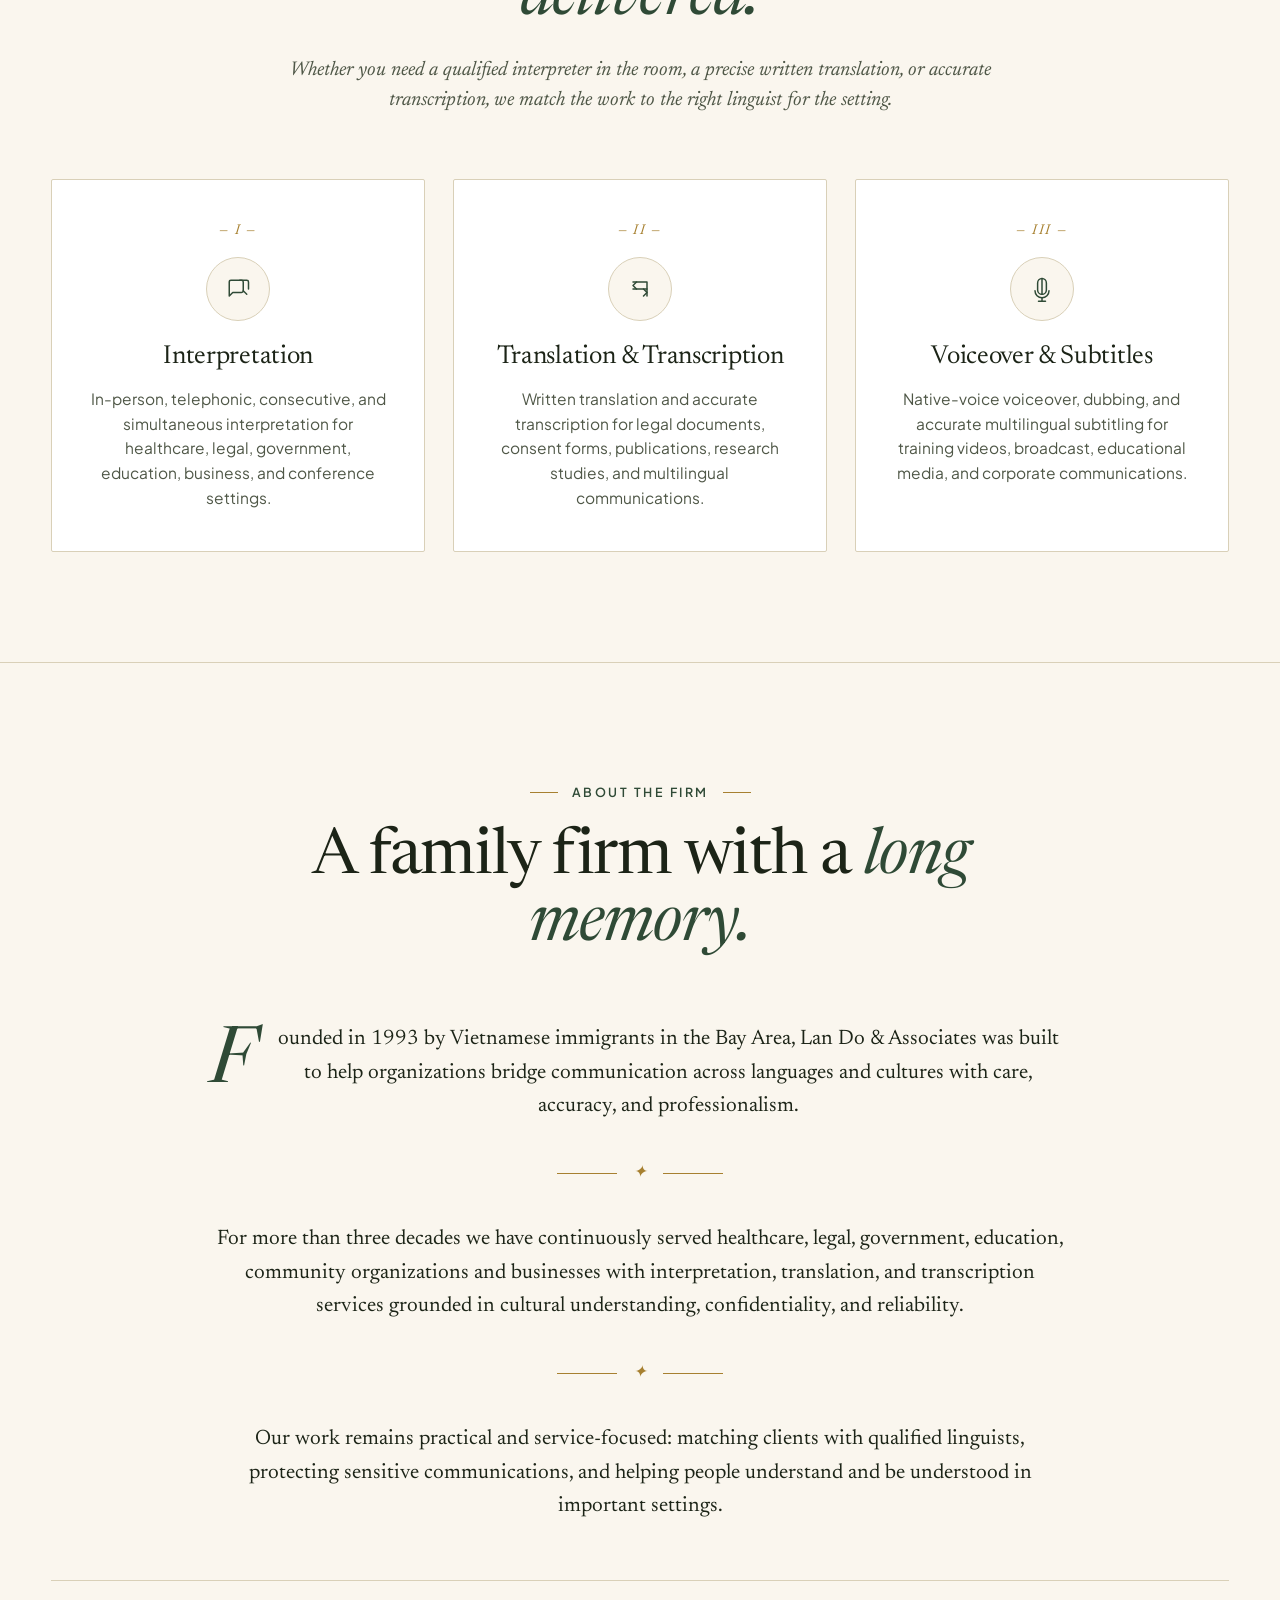
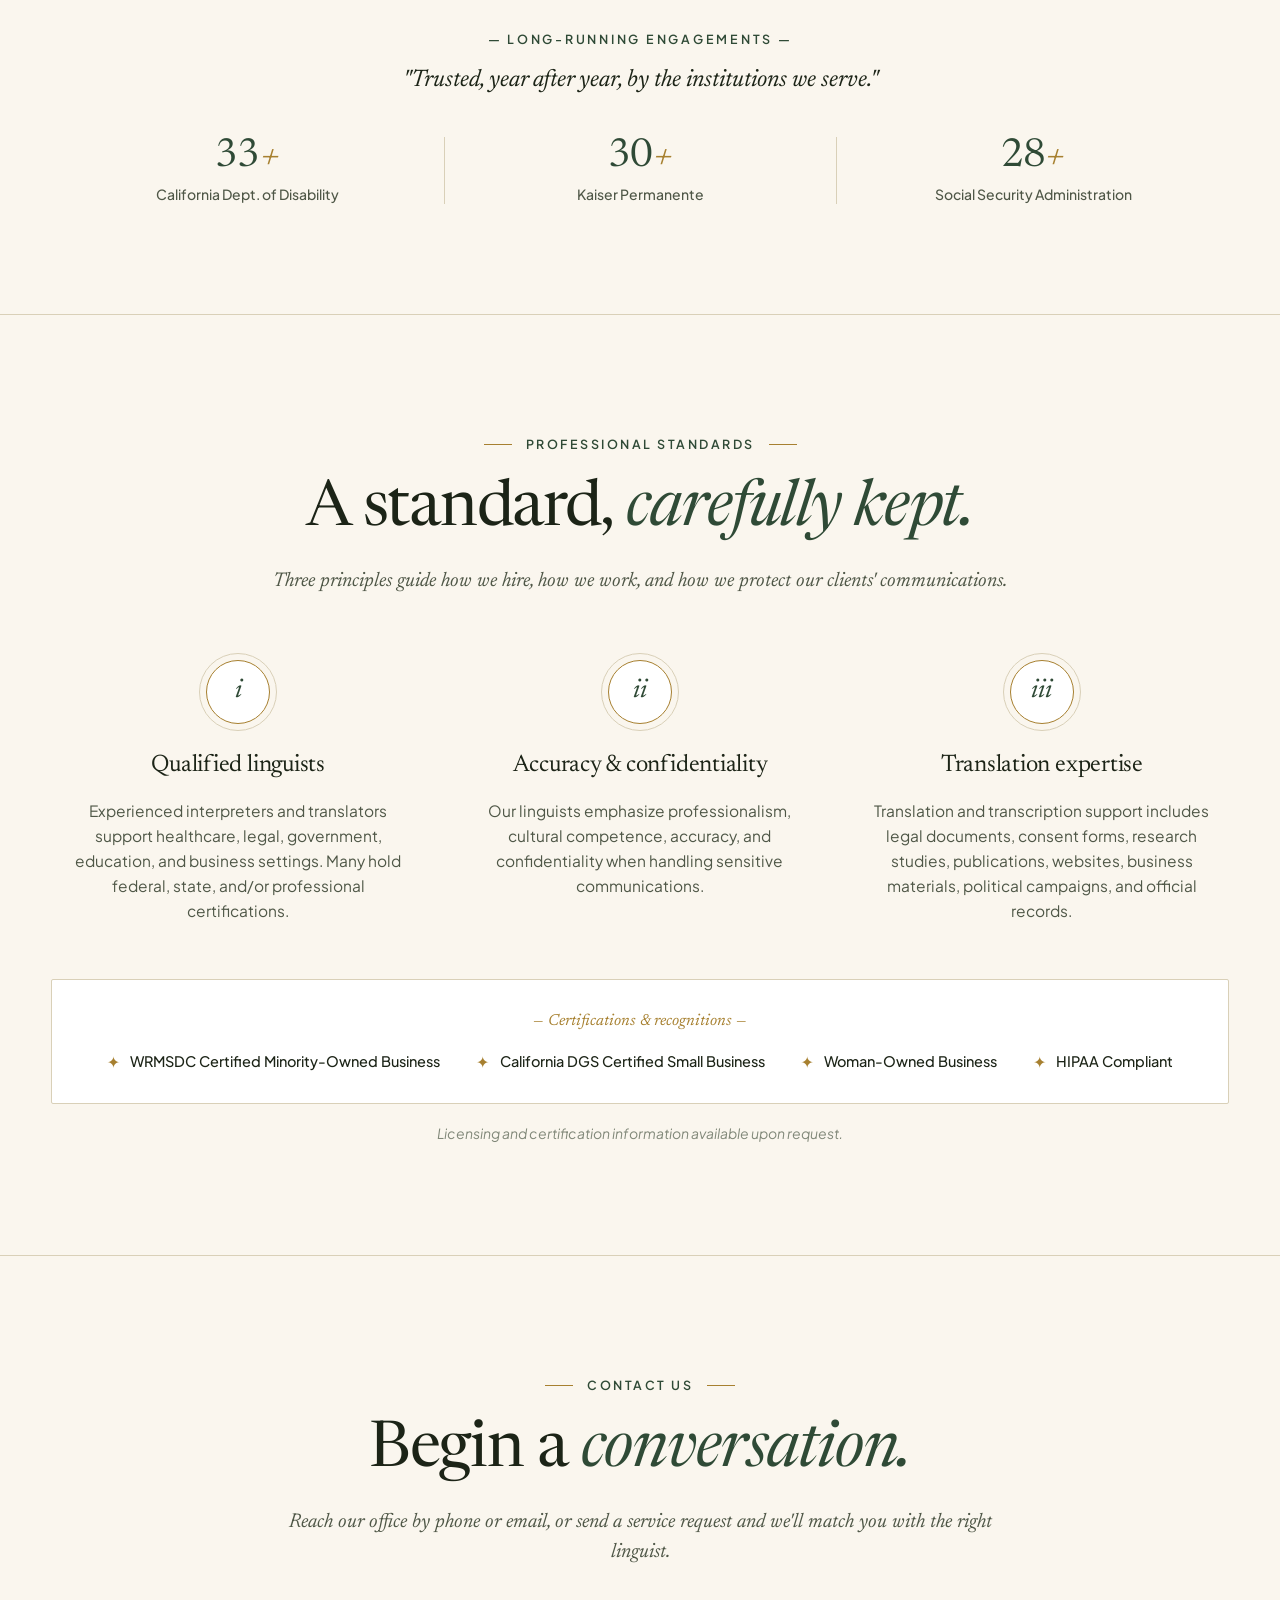
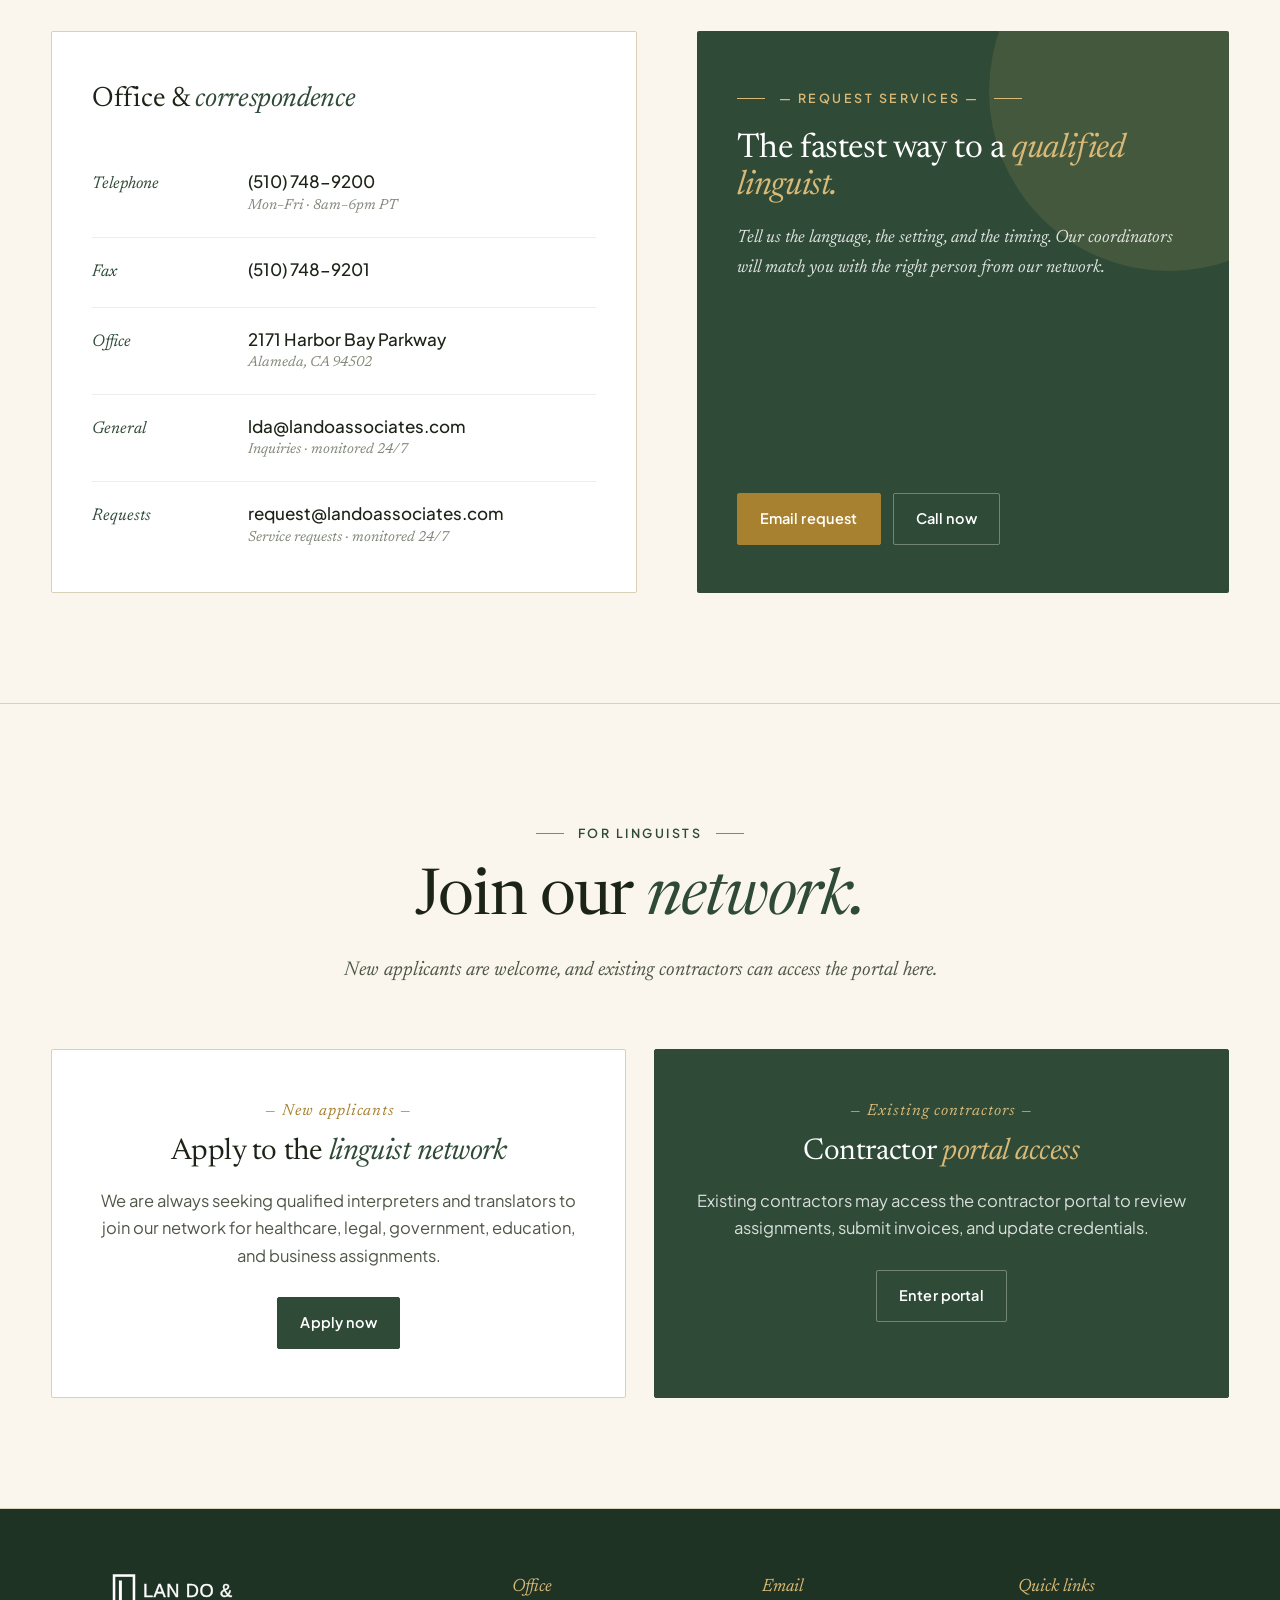
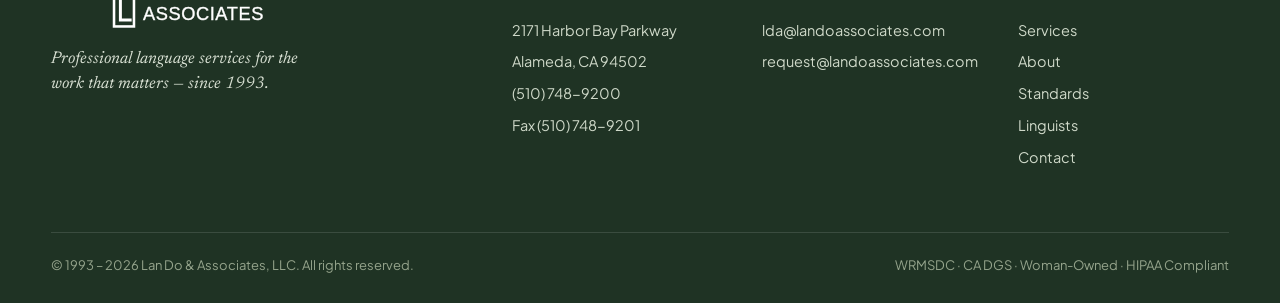
==== commit e461b1e6: "trim clients list to three with + suffix Co-Authored-By: Claude Opus 4.7 (1M context) <noreply@anthr" ====
--- a/index.html
+++ b/index.html
@@ -5,6 +5,7 @@
 <meta charset="UTF-8">
 <meta name="viewport" content="width=device-width, initial-scale=1.0">
 <title>Lan Do &amp; Associates, LLC — Professional Language Services Since 1993</title>
+<link rel="icon" type="image/svg+xml" href='data:image/svg+xml;utf8,<svg xmlns="http://www.w3.org/2000/svg" viewBox="0 0 64 64"><rect x="4" y="4" width="56" height="56" fill="%23faf6ee" stroke="%237fbd78" stroke-width="4"/><path d="M20 14V50H48" fill="none" stroke="%23003366" stroke-width="7" stroke-linecap="square" stroke-linejoin="miter"/><path d="M20 14V50H48" fill="none" stroke="%237fbd78" stroke-width="2" stroke-linecap="square" stroke-linejoin="miter"/></svg>'>
 <link rel="preconnect" href="https://fonts.googleapis.com">
 <link rel="preconnect" href="https://fonts.gstatic.com" crossorigin>
 <link href="https://fonts.googleapis.com/css2?family=Newsreader:ital,opsz,wght@0,6..72,300..600;1,6..72,300..600&family=Plus+Jakarta+Sans:wght@300;400;500;600;700&display=swap" rel="stylesheet">
@@ -319,7 +320,7 @@
   }
   .clients {
     display: grid;
-    grid-template-columns: repeat(5, 1fr);
+    grid-template-columns: repeat(3, 1fr);
     gap: 0;
   }
   .client {
@@ -881,10 +882,6 @@
         <div class="clients">
           <div class="client">
             <div class="years">33<em>+</em></div>
-            <div class="name">UCSF</div>
-          </div>
-          <div class="client">
-            <div class="years">33</div>
             <div class="name">California Dept. of Disability</div>
           </div>
           <div class="client">
@@ -892,12 +889,8 @@
             <div class="name">Kaiser Permanente</div>
           </div>
           <div class="client">
-            <div class="years">28</div>
+            <div class="years">28<em>+</em></div>
             <div class="name">Social Security Administration</div>
-          </div>
-          <div class="client">
-            <div class="years">26<em>+</em></div>
-            <div class="name">Sutter Health</div>
           </div>
         </div>
       </div>
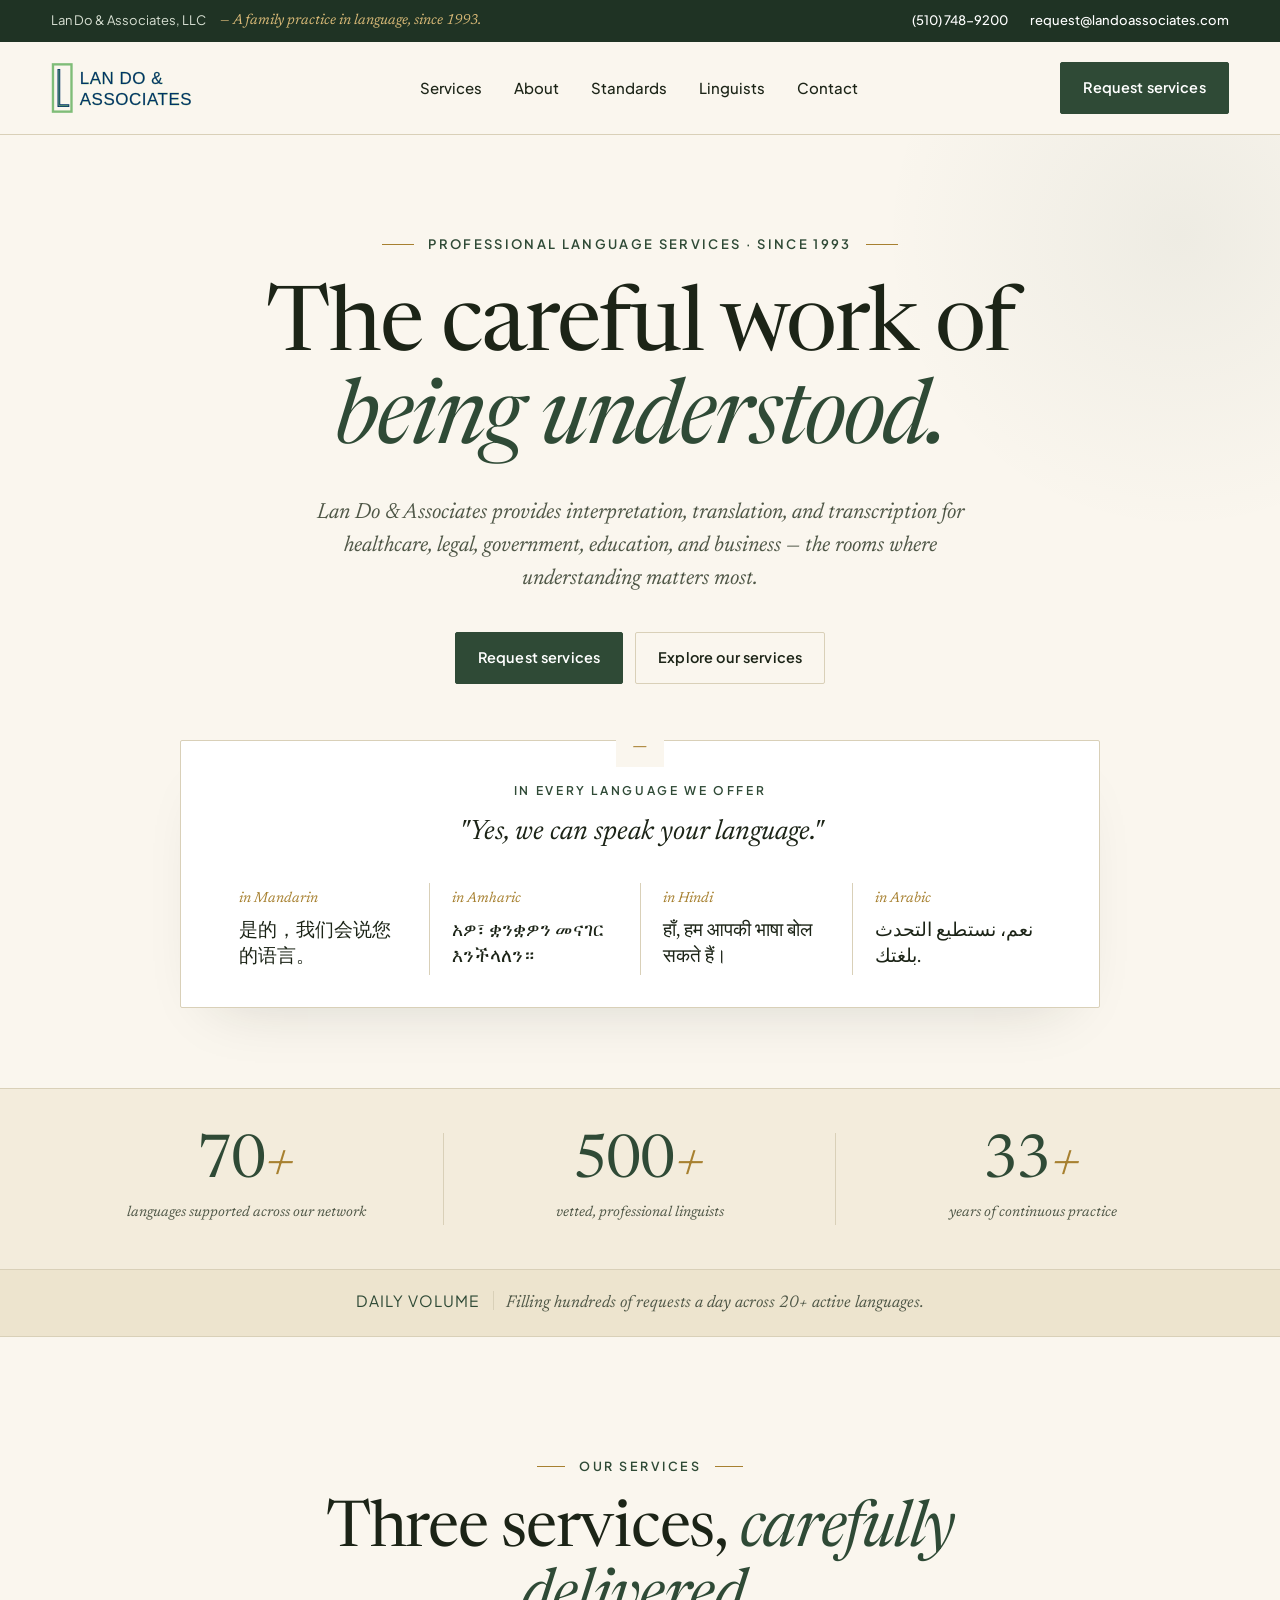
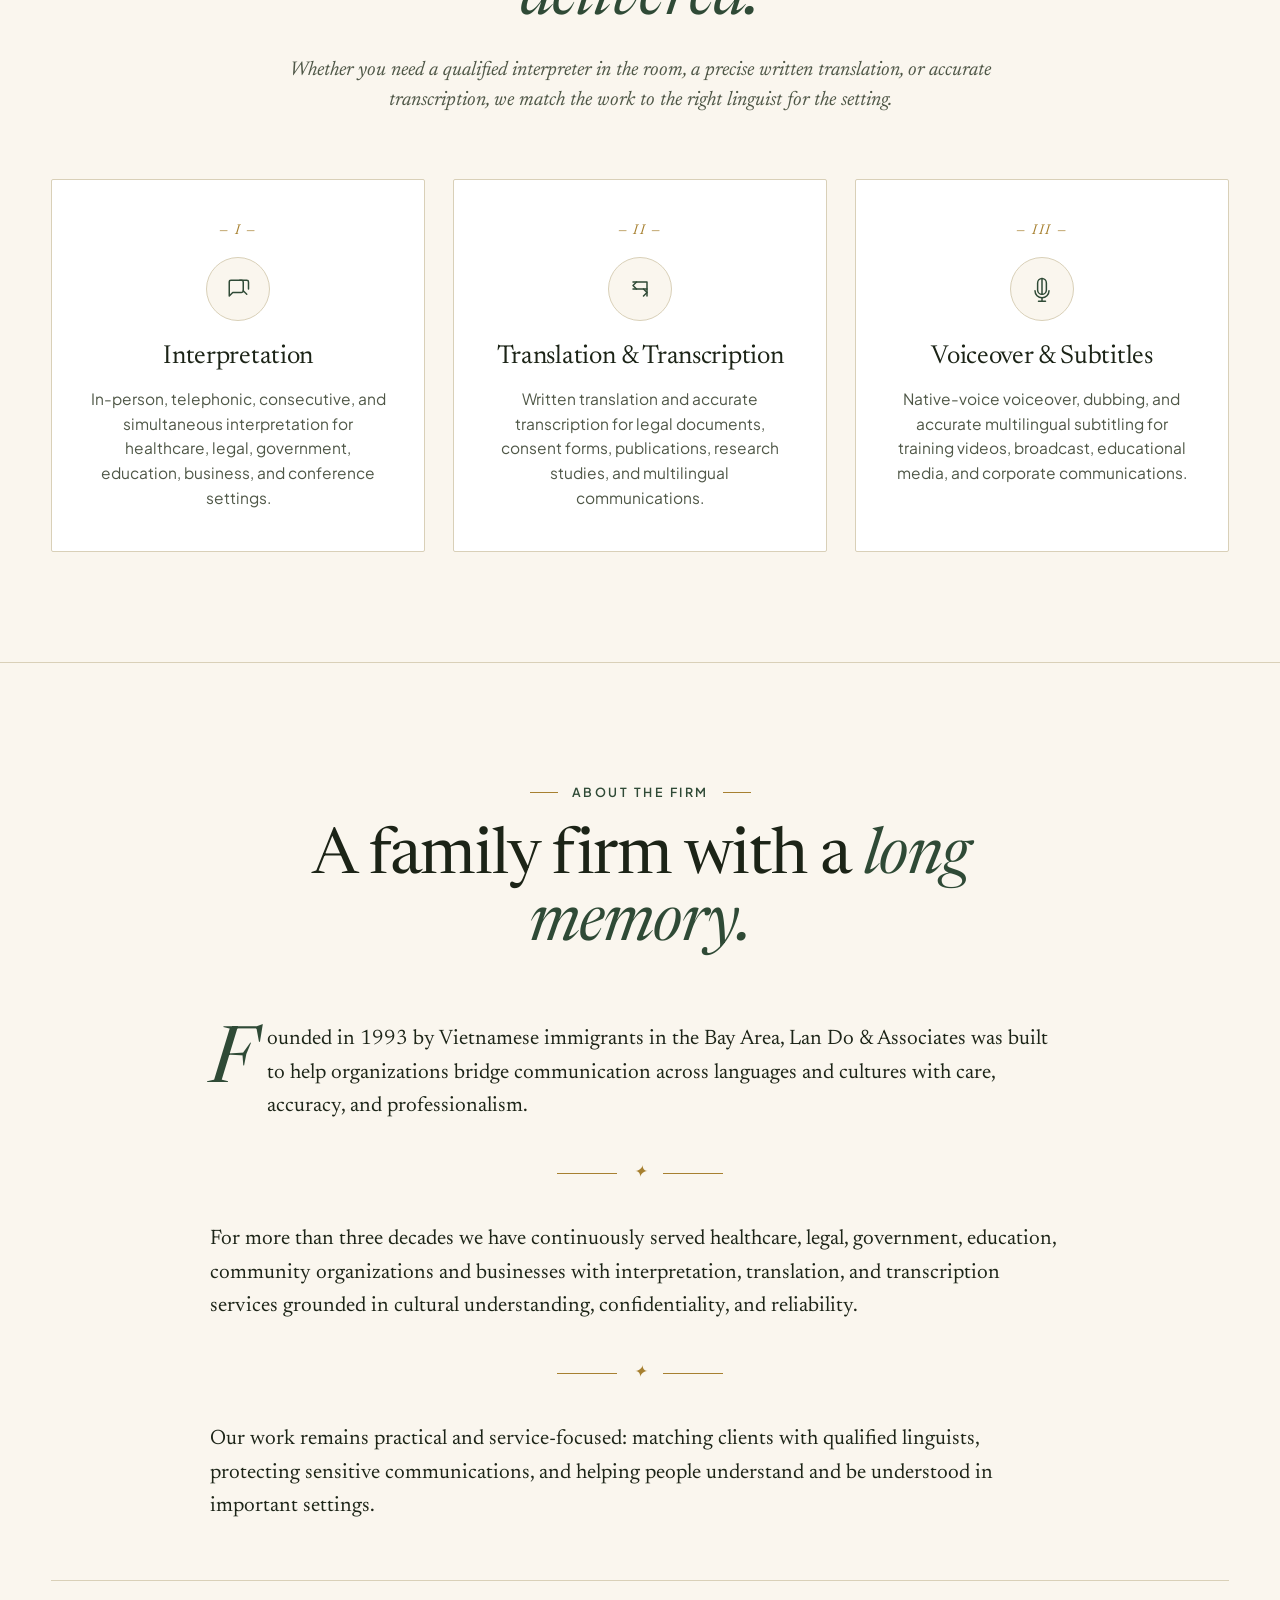
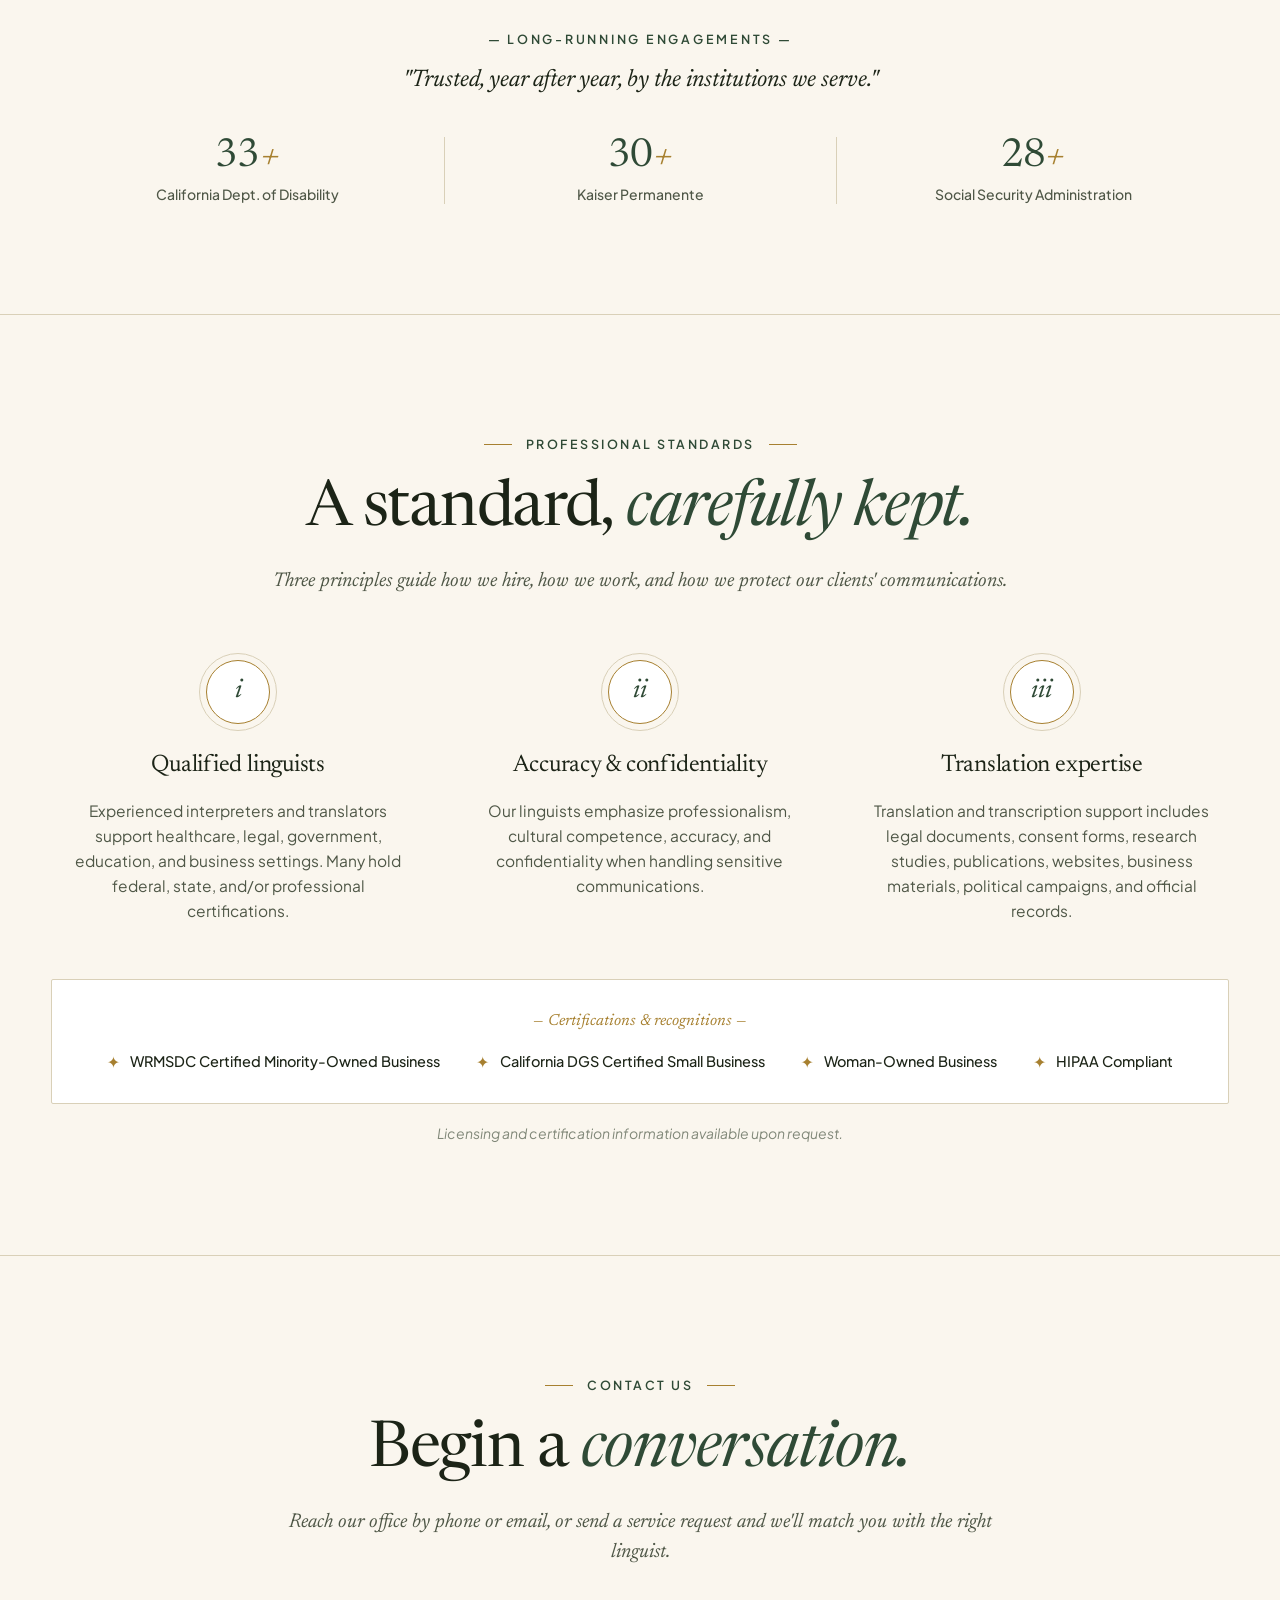
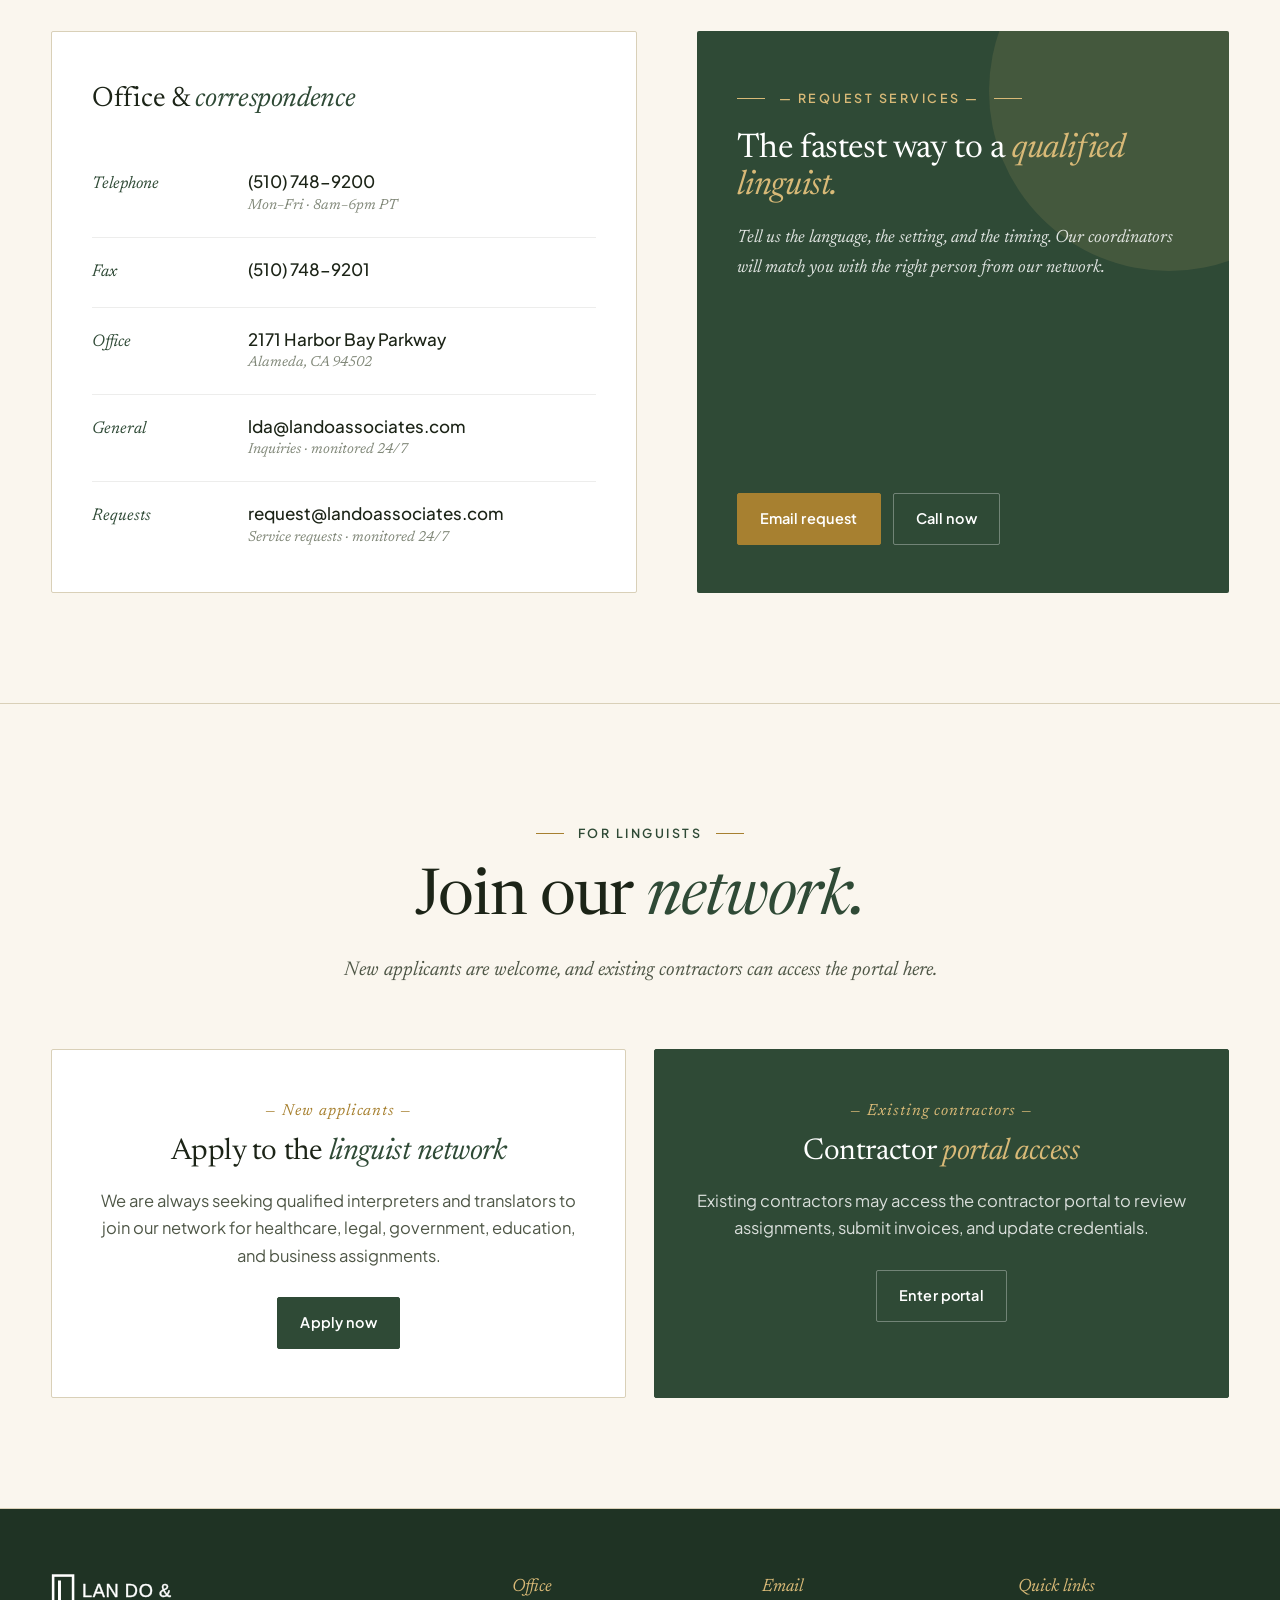
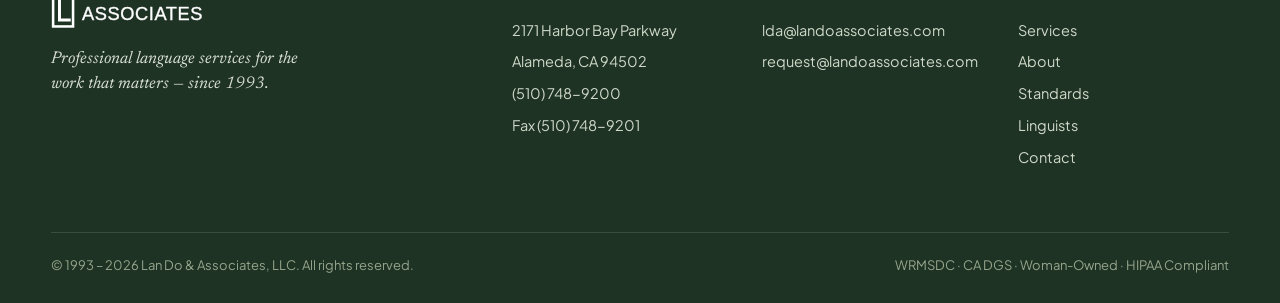
==== commit bdd83eb4: "left-align logos and selected body copy - Add viewBox to nav/footer logo SVGs so they take their int" ====
--- a/index.html
+++ b/index.html
@@ -94,6 +94,8 @@
   }
   .nav-links a:hover::after { transform: scaleX(1); }
   .nav-cta { display:flex; gap: 10px; }
+  .nav-toggle { display: none; }
+  .nav-burger { display: none; }
 
   .btn {
     display:inline-flex; align-items: center; gap: 10px;
@@ -444,6 +446,7 @@
     line-height: 1.6;
     color: var(--ink);
     margin-bottom: 22px;
+    text-align: left;
   }
   .about p:first-of-type::first-letter {
     font-family: 'Newsreader', serif;
@@ -681,6 +684,7 @@
   footer .container {
     display:grid; grid-template-columns: 2fr 1fr 1fr 1fr;
     gap: 40px;
+    text-align: left;
   }
   footer .brand svg { height: 56px; width: auto; filter: brightness(0) invert(1); margin-bottom: 18px; display: block; }
   footer .brand p {
@@ -714,7 +718,53 @@
   }
 
   @media (max-width: 960px) {
-    .nav-links { display: none; }
+    .nav-inner { position: relative; }
+    .nav-brand svg { height: 44px; }
+    .nav-cta { display: none; }
+    .nav-burger {
+      display: inline-flex;
+      flex-direction: column;
+      justify-content: center;
+      gap: 6px;
+      width: 30px; height: 30px;
+      cursor: pointer;
+      padding: 0;
+    }
+    .nav-burger span {
+      display: block;
+      height: 2px;
+      background: var(--ink);
+      width: 100%;
+      transition: transform 220ms ease, opacity 220ms ease;
+      transform-origin: center;
+    }
+    .nav-toggle:checked ~ .nav-burger span:nth-child(1) { transform: translateY(8px) rotate(45deg); }
+    .nav-toggle:checked ~ .nav-burger span:nth-child(2) { opacity: 0; }
+    .nav-toggle:checked ~ .nav-burger span:nth-child(3) { transform: translateY(-8px) rotate(-45deg); }
+
+    .nav-links {
+      display: none;
+      position: absolute;
+      top: 100%; left: 0; right: 0;
+      background: var(--paper);
+      flex-direction: column;
+      gap: 0;
+      border-top: 1px solid var(--line);
+      border-bottom: 1px solid var(--line);
+      padding: 4px 0;
+      box-shadow: 0 18px 30px -20px rgba(28,36,23,0.18);
+    }
+    .nav-toggle:checked ~ .nav-links { display: flex; }
+    .nav-links li { padding: 0 5vw; }
+    .nav-links a {
+      display: block;
+      padding: 14px 0;
+      border-bottom: 1px solid var(--line-soft);
+      font-size: 16px;
+    }
+    .nav-links li:last-child a { border-bottom: 0; }
+    .nav-links a::after { display: none; }
+
     .topbar-inner { font-size: 12.5px; }
     .topbar-inner .left .badge { display: none; }
     .stats-inner, .services, .standards, .contact-grid, .interp, footer .container { grid-template-columns: 1fr; }
@@ -729,6 +779,81 @@
     .phrase:nth-child(1), .phrase:nth-child(2) { border-top: 0; }
     .contact-row { grid-template-columns: 1fr; gap: 6px; }
     .trust .items { gap: 18px; }
+  }
+
+  @media (max-width: 600px) {
+    section { padding: 64px 0; }
+    .hero { padding: 52px 0 56px; }
+    .hero h1 { font-size: clamp(34px, 9vw, 46px); margin-bottom: 22px; }
+    .hero .lede { font-size: 17.5px; margin-bottom: 28px; }
+    .hero-cta { flex-direction: column; align-items: stretch; gap: 10px; margin-bottom: 40px; }
+    .hero-cta .btn { justify-content: center; padding: 14px 18px; }
+    .hero-eyebrow { font-size: 11.5px; letter-spacing: 0.14em; margin-bottom: 20px; }
+    .hero-eyebrow::before, .hero-eyebrow::after { width: 20px; }
+
+    .phrases-book { padding: 28px 18px 22px; }
+    .phrases-head .label { font-size: 11px; letter-spacing: 0.16em; }
+    .phrases-head .title { font-size: 21px; }
+    .phrases { grid-template-columns: 1fr; gap: 0; }
+    .phrase { padding: 16px 0; }
+    .phrase:nth-child(2) { border-top: 1px solid var(--line); }
+
+    .topbar-inner .left { display: none; }
+    .topbar-inner { justify-content: center; }
+    .topbar-inner .right { gap: 18px; font-size: 12px; }
+    .topbar-inner .right a:last-child { display: none; }
+
+    .stats-inner { padding: 28px 0; }
+    .stat .num { font-size: 46px; }
+    .stat .label { font-size: 13.5px; }
+
+    .daily-strip p { font-size: 15px; }
+    .daily-strip strong { font-size: 13px; letter-spacing: 0.08em; }
+
+    .sec-head { margin-bottom: 40px; }
+    .section-title { font-size: clamp(28px, 7.5vw, 38px); }
+    .section-sub { font-size: 17px; }
+    .eyebrow { font-size: 11.5px; letter-spacing: 0.16em; margin-bottom: 16px; }
+    .eyebrow::before, .eyebrow::after { width: 20px; }
+
+    .services, .standards { gap: 18px; }
+    .svc { padding: 30px 22px; }
+    .svc h3 { font-size: 23px; }
+    .standards { margin-bottom: 36px; }
+    .standard h3 { font-size: 21px; }
+
+    .about p { font-size: 18px; }
+    .about p:first-of-type::first-letter { font-size: 58px; padding-top: 6px; padding-right: 10px; }
+    .about .divider { margin: 26px 0; }
+    .about .divider::before, .about .divider::after { width: 40px; }
+
+    .clients-block { margin-top: 44px; padding-top: 36px; }
+    .clients-block .title { font-size: 19px; margin-bottom: 28px; }
+    .client .years { font-size: 32px; }
+    .client .name { font-size: 13px; }
+
+    .trust { padding: 22px 18px; }
+    .trust .items { gap: 14px 22px; flex-direction: column; align-items: center; }
+
+    .contact-table { padding: 30px 22px; }
+    .contact-table h3 { font-size: 24px; }
+    .contact-row { padding: 16px 0; }
+    .contact-row h4 { font-size: 15px; }
+    .contact-row p, .contact-row a { font-size: 16px; }
+
+    .contact-side { padding: 36px 24px; }
+    .contact-side h3 { font-size: 28px; }
+    .contact-side p { font-size: 16.5px; margin-bottom: 24px; }
+    .contact-side .actions { flex-direction: column; align-items: stretch; }
+    .contact-side .actions .btn { justify-content: center; padding: 14px 18px; }
+
+    .interp-card { padding: 36px 24px; }
+    .interp-card h3 { font-size: 25px; }
+    .interp-card p { margin-bottom: 22px; }
+
+    footer { padding: 48px 0 24px; }
+    footer .container { gap: 28px; }
+    footer .copy { flex-direction: column; gap: 6px; font-size: 12.5px; text-align: center; }
   }
 </style>
 </head>
@@ -756,7 +881,11 @@
   </div>
   <nav class="main">
     <div class="container nav-inner">
-      <a href="#hero" class="nav-brand" aria-label="Lan Do &amp; Associates"><svg role="img" aria-label="Lan Do &amp; Associates"><use href="#lda-logo"/></svg></a>
+      <a href="#hero" class="nav-brand" aria-label="Lan Do &amp; Associates"><svg role="img" viewBox="0 0 420 132" aria-label="Lan Do &amp; Associates"><use href="#lda-logo"/></svg></a>
+      <input type="checkbox" id="nav-toggle" class="nav-toggle" aria-hidden="true">
+      <label for="nav-toggle" class="nav-burger" aria-label="Toggle navigation menu" role="button" tabindex="0">
+        <span></span><span></span><span></span>
+      </label>
       <ul class="nav-links">
         <li><a href="#services">Services</a></li>
         <li><a href="#about">About</a></li>
@@ -1007,7 +1136,7 @@
   <footer>
     <div class="container">
       <div class="brand">
-        <svg role="img" aria-label="Lan Do &amp; Associates"><use href="#lda-logo"/></svg>
+        <svg role="img" viewBox="0 0 420 132" aria-label="Lan Do &amp; Associates"><use href="#lda-logo"/></svg>
         <p>Professional language services for the work that matters — since 1993.</p>
       </div>
       <div>
@@ -1042,5 +1171,13 @@
       </div>
     </div>
   </footer>
+  <script>
+    document.querySelectorAll('.nav-links a').forEach(function(a){
+      a.addEventListener('click', function(){
+        var t = document.getElementById('nav-toggle');
+        if (t) t.checked = false;
+      });
+    });
+  </script>
 </body>
 </html>
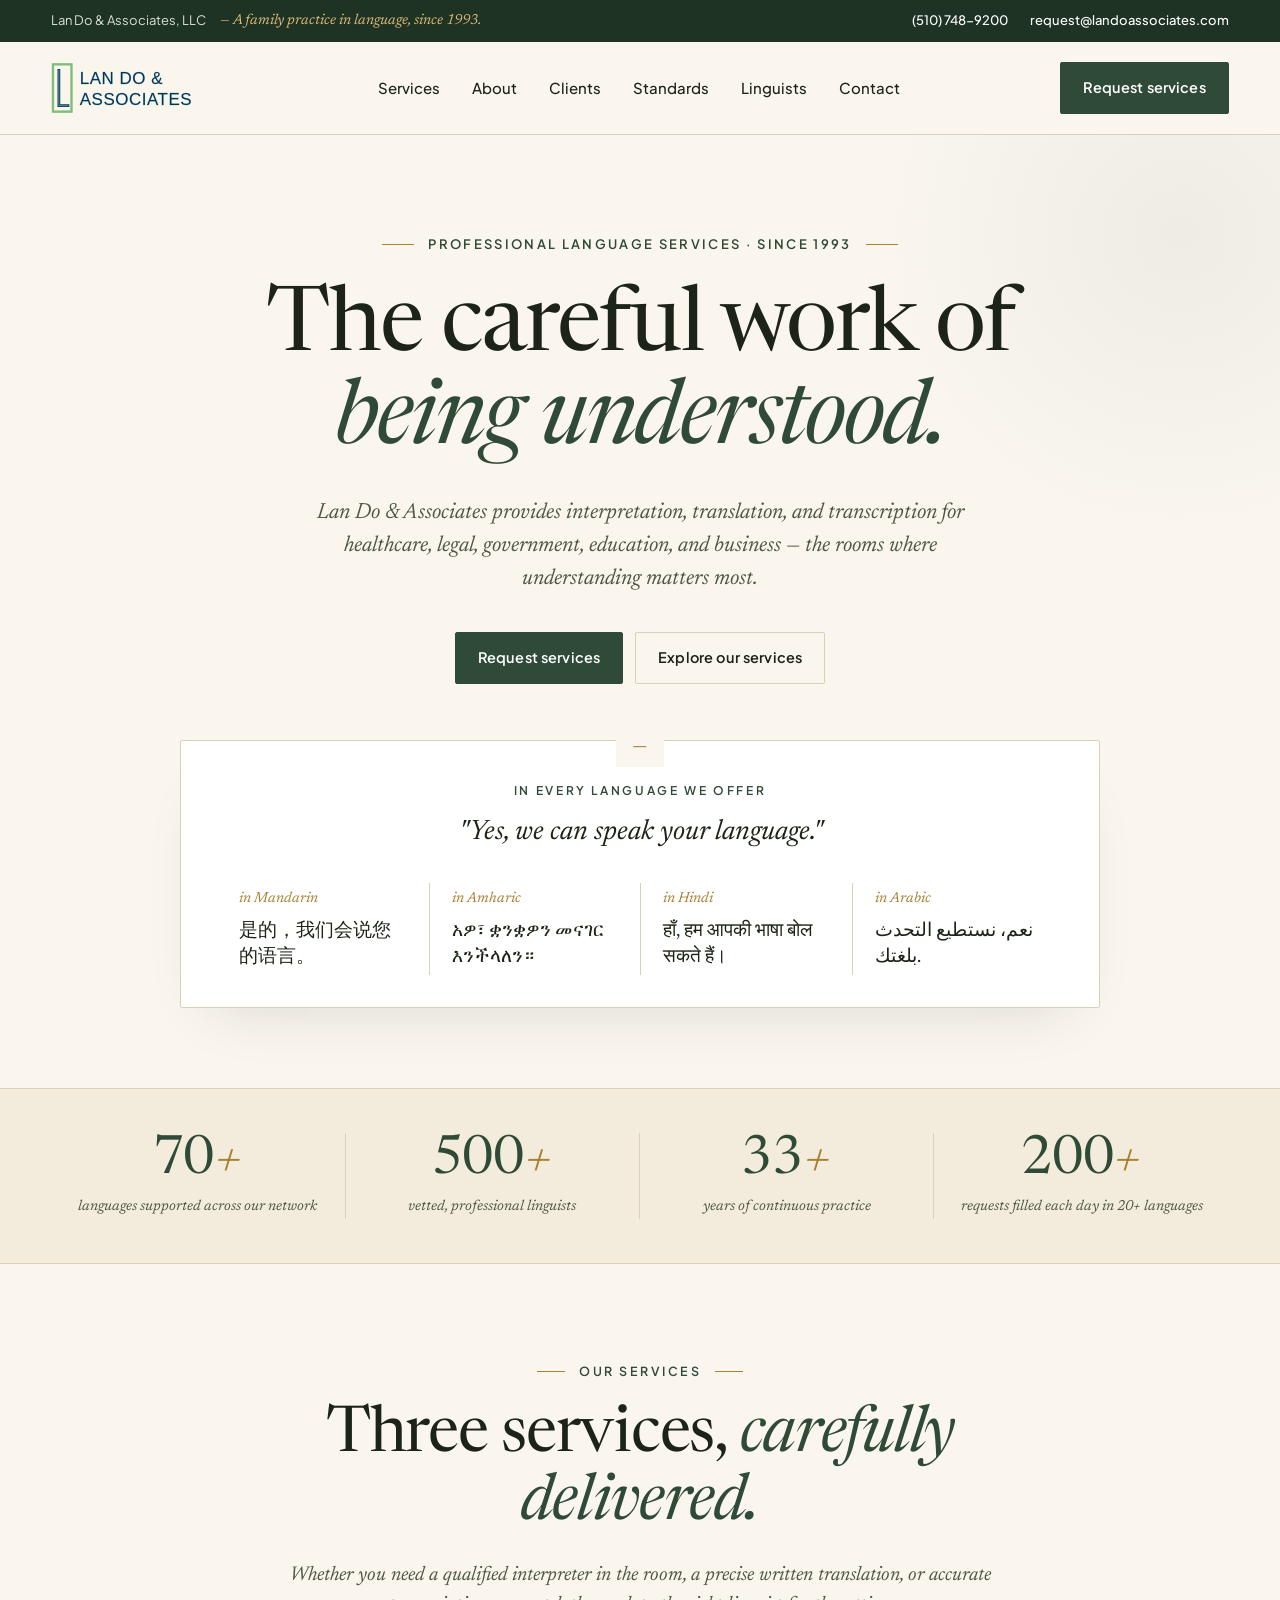
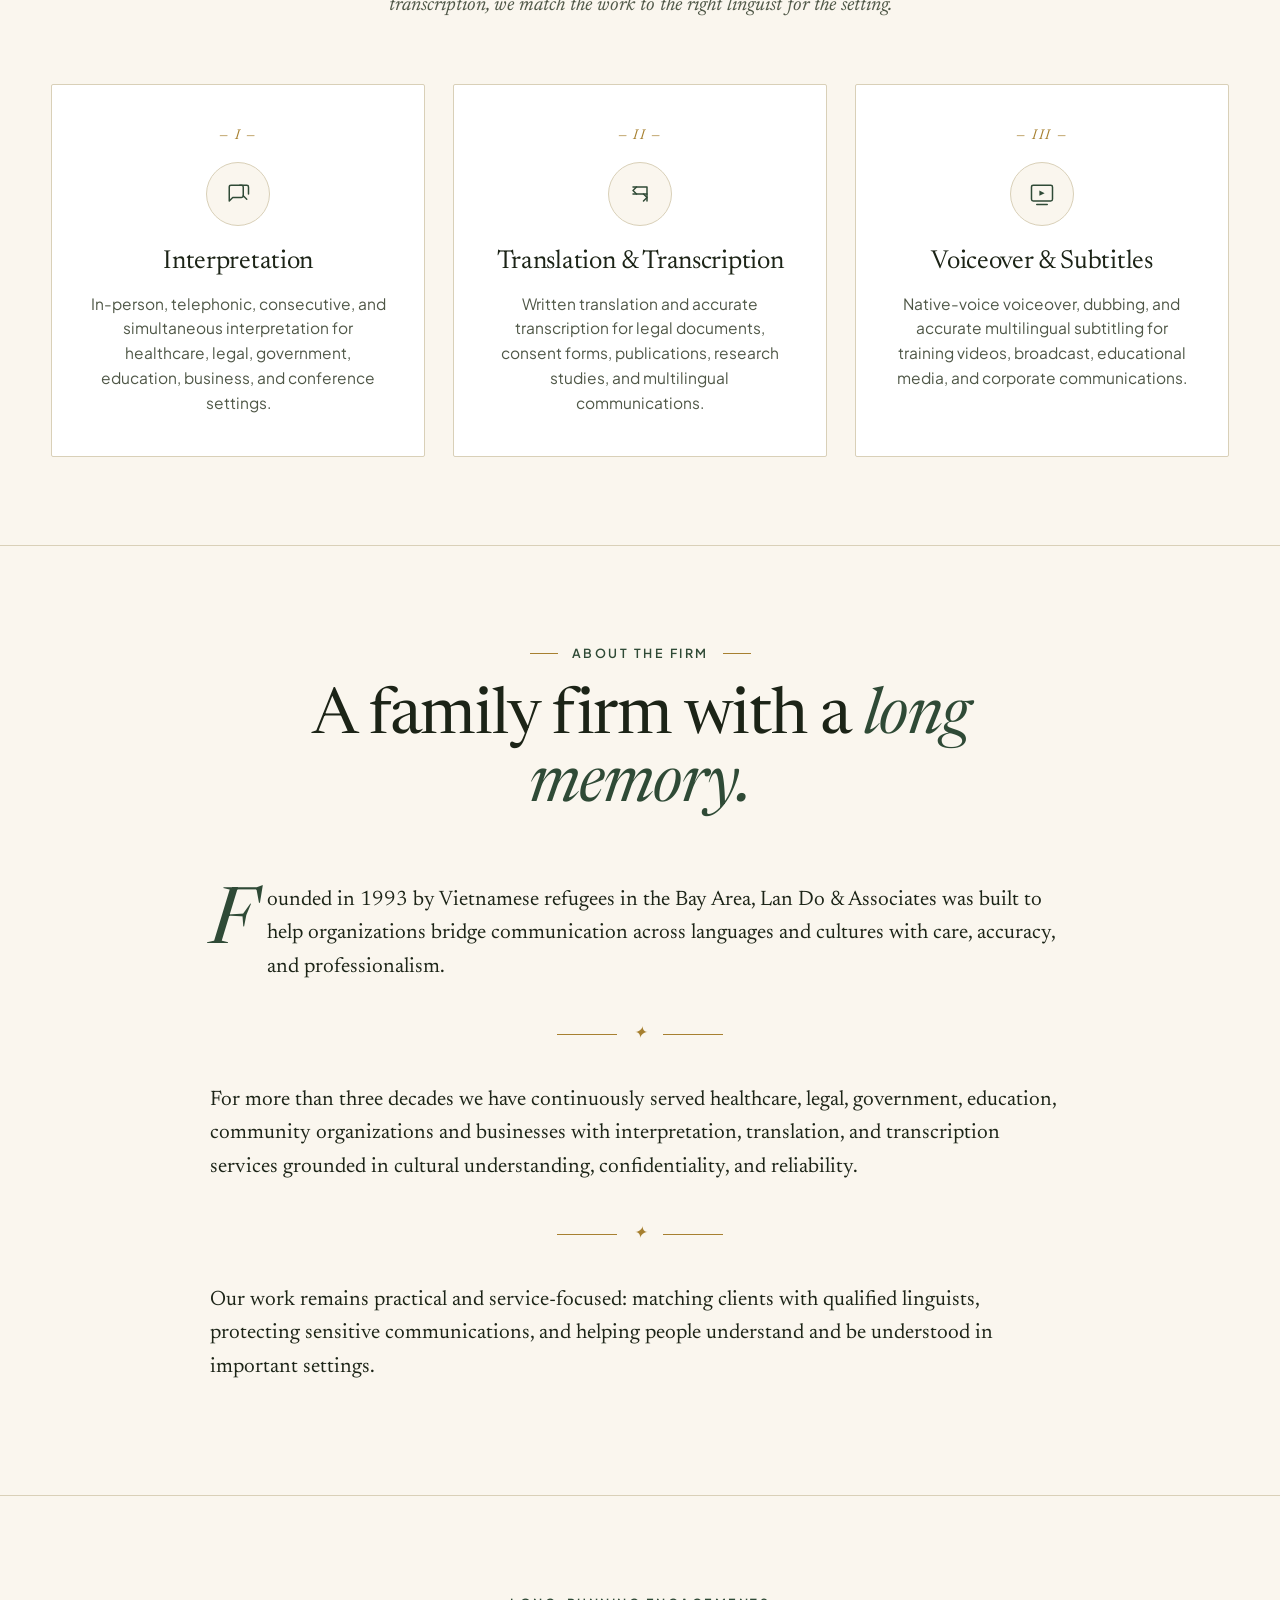
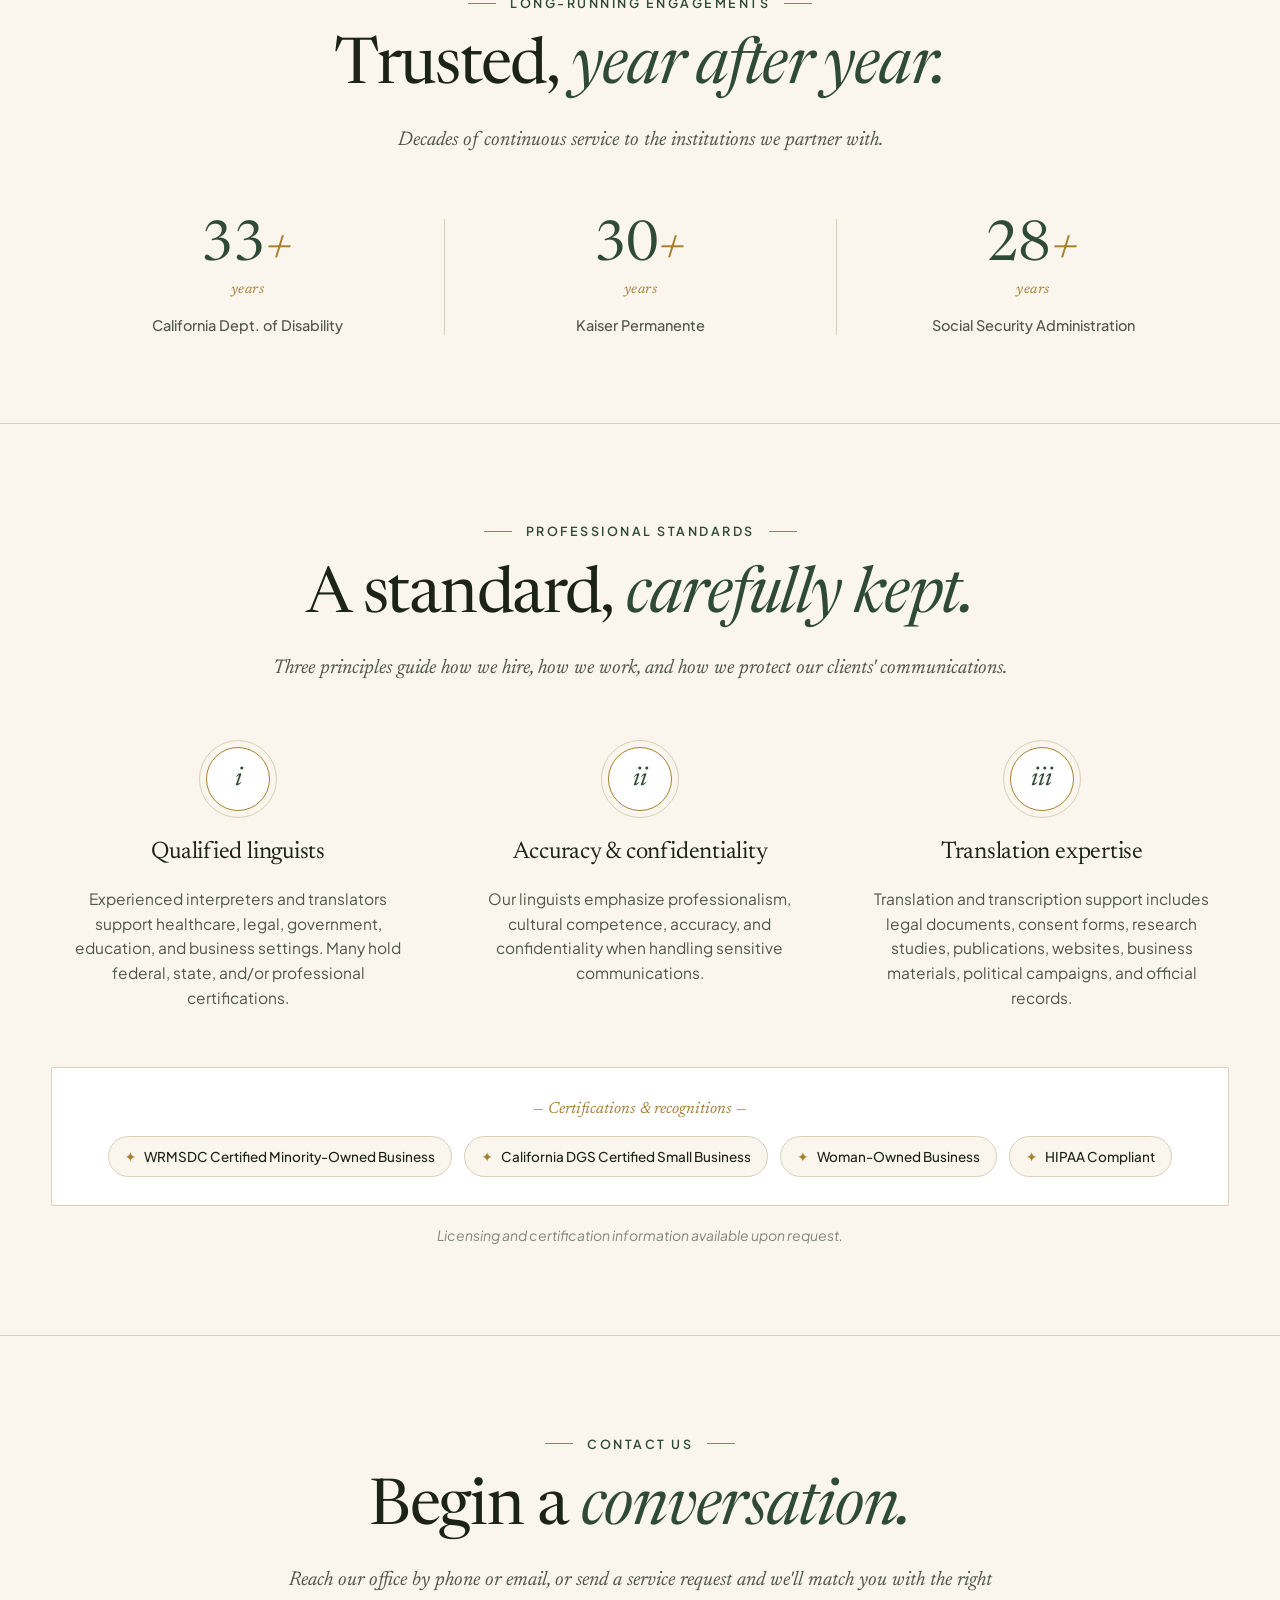
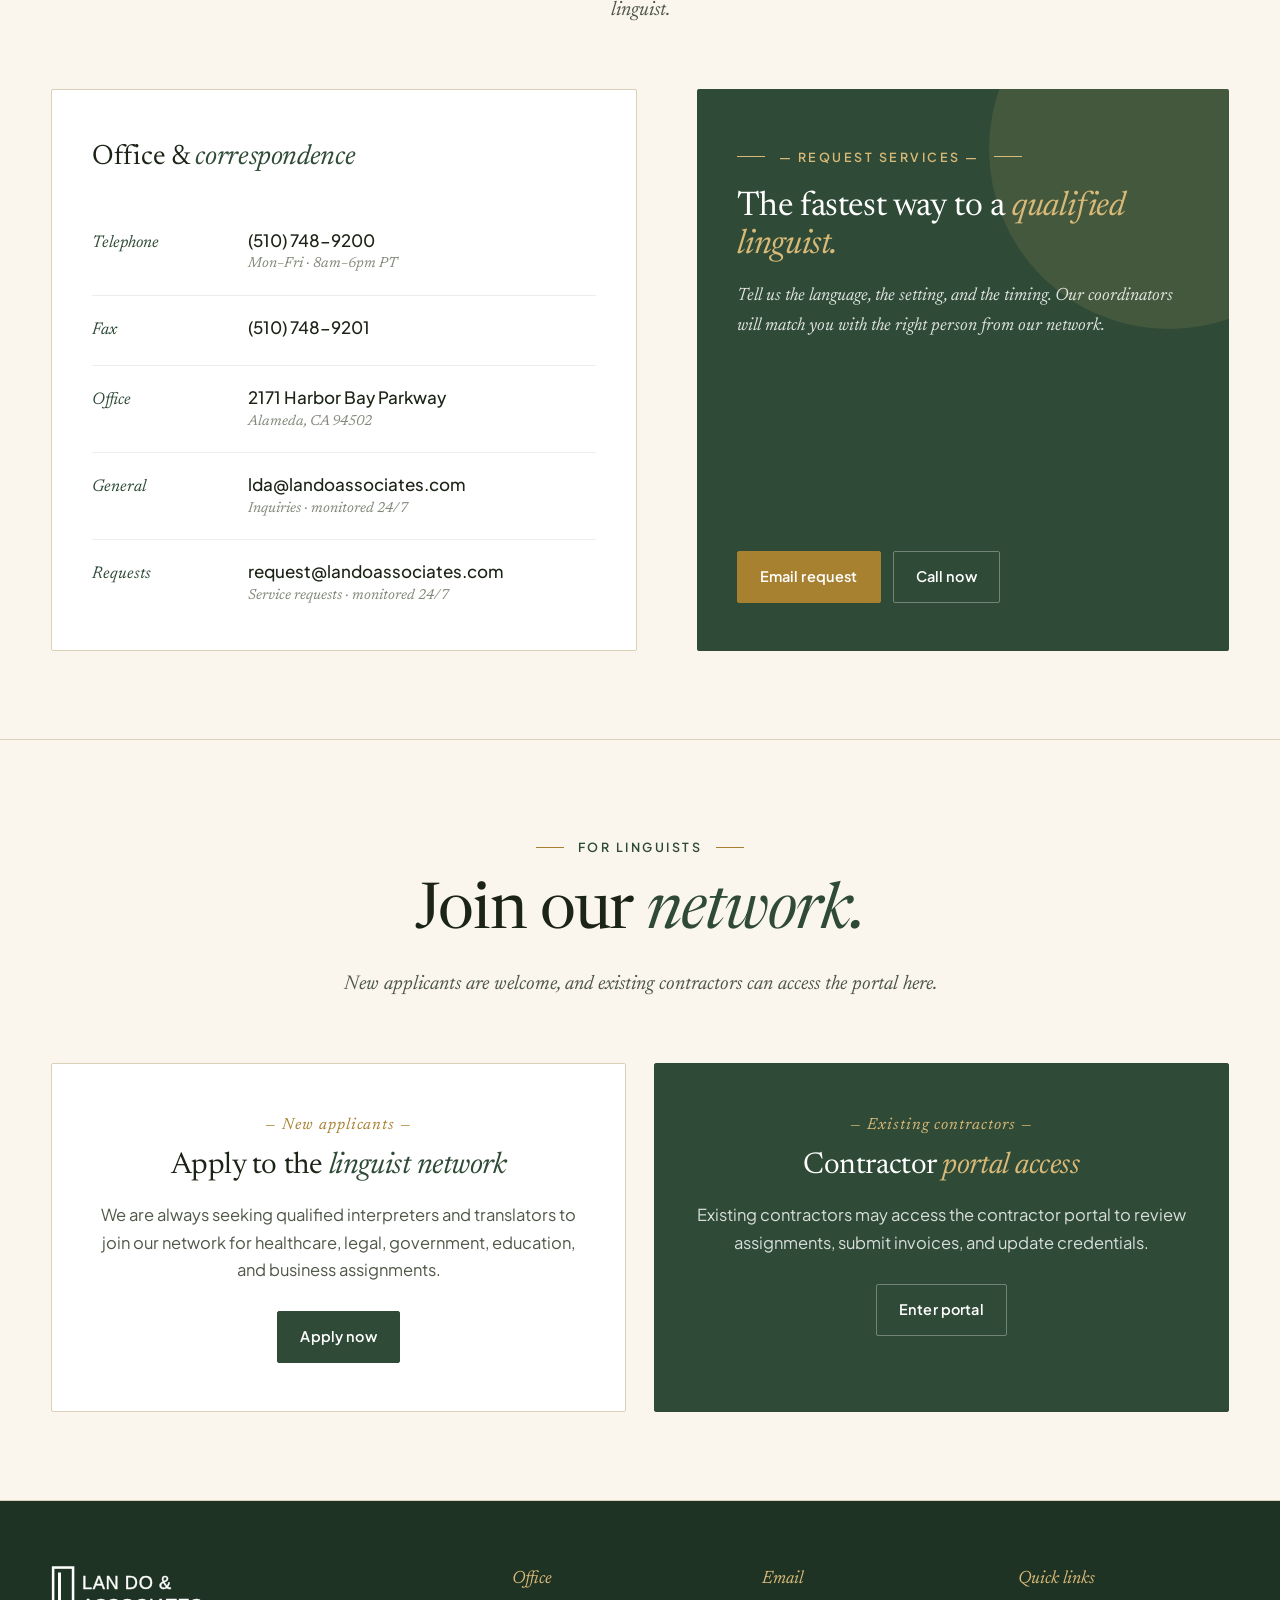
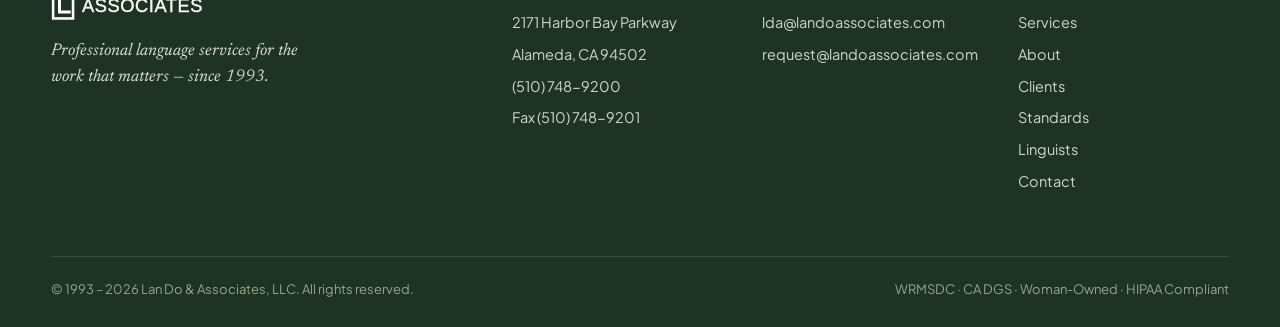
==== commit 3e8783f4: "apply selected design pass items - Promote Clients to its own anchored section + nav/footer link;   " ====
--- a/index.html
+++ b/index.html
@@ -96,6 +96,7 @@
   .nav-cta { display:flex; gap: 10px; }
   .nav-toggle { display: none; }
   .nav-burger { display: none; }
+  .nav-links .cta-li { display: none; }
 
   .btn {
     display:inline-flex; align-items: center; gap: 10px;
@@ -246,11 +247,11 @@
     border-bottom: 1px solid var(--line);
   }
   .stats-inner {
-    display:grid; grid-template-columns: repeat(3, 1fr);
+    display:grid; grid-template-columns: repeat(4, 1fr);
     padding: 44px 0;
   }
   .stat {
-    padding: 0 32px;
+    padding: 0 22px;
     text-align: center;
     border-right: 1px solid var(--line);
   }
@@ -258,7 +259,7 @@
   .stat .num {
     font-family: 'Newsreader', serif;
     font-weight: 400;
-    font-size: 60px;
+    font-size: 54px;
     line-height: 1; letter-spacing: -0.022em;
     color: var(--forest);
   }
@@ -271,55 +272,7 @@
     font-family: 'Newsreader', serif;
   }
 
-  /* DAILY VOLUME STRIP */
-  .daily-strip {
-    background: var(--paper-3);
-    border-bottom: 1px solid var(--line);
-    padding: 18px 0;
-    text-align: center;
-  }
-  .daily-strip p {
-    font-family: 'Newsreader', serif;
-    font-style: italic;
-    color: var(--ink-soft);
-    font-size: 17px;
-  }
-  .daily-strip strong {
-    color: var(--forest);
-    font-weight: 400;
-    font-style: normal;
-    font-family: 'Plus Jakarta Sans', sans-serif;
-    font-size: 15.5px;
-    letter-spacing: 0.06em;
-    text-transform: uppercase;
-    margin-right: 12px;
-    border-right: 1px solid var(--line);
-    padding-right: 14px;
-  }
-
   /* CLIENTS */
-  .clients-block {
-    margin-top: 56px;
-    padding-top: 48px;
-    border-top: 1px solid var(--line);
-    text-align: center;
-  }
-  .clients-block .label {
-    font-size: 12.5px;
-    color: var(--forest);
-    letter-spacing: 0.22em;
-    text-transform: uppercase;
-    font-weight: 600;
-    margin-bottom: 12px;
-  }
-  .clients-block .title {
-    font-family: 'Newsreader', serif;
-    font-style: italic;
-    font-weight: 400;
-    font-size: 24px;
-    color: var(--ink);
-    margin-bottom: 36px;
-  }
   .clients {
     display: grid;
     grid-template-columns: repeat(3, 1fr);
@@ -327,28 +280,37 @@
   }
   .client {
     padding: 0 14px;
+    text-align: center;
     border-left: 1px solid var(--line);
   }
   .client:first-child { border-left: 0; }
   .client .years {
     font-family: 'Newsreader', serif;
     font-weight: 400;
-    font-size: 40px;
+    font-size: 56px;
     line-height: 1;
     letter-spacing: -0.02em;
     color: var(--forest);
-    margin-bottom: 8px;
+    margin-bottom: 4px;
   }
   .client .years em { font-style: italic; color: var(--gold); }
+  .client .years-label {
+    font-family: 'Newsreader', serif;
+    font-style: italic;
+    font-size: 14px;
+    color: var(--gold);
+    margin-bottom: 14px;
+    letter-spacing: 0.04em;
+  }
   .client .name {
-    font-size: 14px;
+    font-size: 14.5px;
     font-weight: 500;
     color: var(--ink-soft);
     line-height: 1.35;
   }
 
   /* SECTION */
-  section { padding: 110px 0; border-bottom: 1px solid var(--line); }
+  section { padding: 88px 0; border-bottom: 1px solid var(--line); }
   .sec-head {
     text-align: center;
     max-width: 760px;
@@ -523,15 +485,19 @@
     margin-bottom: 14px;
   }
   .trust .items {
-    display:flex; gap: 36px; justify-content: center; flex-wrap: wrap;
+    display:flex; gap: 12px; justify-content: center; flex-wrap: wrap;
   }
   .trust .item {
-    display:flex; align-items: center; gap: 10px;
-    font-size: 14.5px; font-weight: 500;
+    display:inline-flex; align-items: center; gap: 8px;
+    font-size: 13.5px; font-weight: 500;
     color: var(--ink);
+    padding: 8px 16px;
+    border: 1px solid var(--line);
+    border-radius: 999px;
+    background: var(--paper);
   }
   .trust .item::before {
-    content: "✦"; color: var(--gold); font-size: 16px;
+    content: "✦"; color: var(--gold); font-size: 14px;
   }
   .note { text-align: center; font-style: italic; color: var(--ink-mute); margin-top: 18px; font-size: 14px; }
 
@@ -768,12 +734,24 @@
     .topbar-inner { font-size: 12.5px; }
     .topbar-inner .left .badge { display: none; }
     .stats-inner, .services, .standards, .contact-grid, .interp, footer .container { grid-template-columns: 1fr; }
-    .clients { grid-template-columns: 1fr 1fr; }
-    .client { border-left: 0; border-top: 1px solid var(--line); padding: 18px 0; }
-    .client:nth-child(1), .client:nth-child(2) { border-top: 0; }
-    .daily-strip strong { display: block; border-right: 0; padding-right: 0; margin-right: 0; margin-bottom: 6px; }
+    .clients { grid-template-columns: 1fr; }
+    .client { border-left: 0; border-top: 1px solid var(--line); padding: 22px 0; }
+    .client:first-child { border-top: 0; padding-top: 0; }
     .stat { border-right: 0; border-bottom: 1px solid var(--line); padding: 18px 0; }
     .stat:last-child { border-bottom: 0; }
+
+    .nav-links .cta-li { display: block; padding: 12px 5vw 6px; }
+    .nav-links .cta-li a {
+      background: var(--forest);
+      color: #fff;
+      text-align: center;
+      padding: 13px 18px;
+      border-radius: 2px;
+      border-bottom: 0;
+      display: block;
+      font-weight: 600;
+    }
+    .nav-links .cta-li a:hover { background: var(--forest-deep); }
     .phrases { grid-template-columns: 1fr 1fr; gap: 24px; }
     .phrase { border-left: 0; border-top: 1px solid var(--line); padding: 16px 0; }
     .phrase:nth-child(1), .phrase:nth-child(2) { border-top: 0; }
@@ -799,16 +777,13 @@
     .phrase:nth-child(2) { border-top: 1px solid var(--line); }
 
     .topbar-inner .left { display: none; }
-    .topbar-inner { justify-content: center; }
+    .topbar-inner { justify-content: flex-end; }
     .topbar-inner .right { gap: 18px; font-size: 12px; }
     .topbar-inner .right a:last-child { display: none; }
 
     .stats-inner { padding: 28px 0; }
-    .stat .num { font-size: 46px; }
+    .stat .num { font-size: 42px; }
     .stat .label { font-size: 13.5px; }
-
-    .daily-strip p { font-size: 15px; }
-    .daily-strip strong { font-size: 13px; letter-spacing: 0.08em; }
 
     .sec-head { margin-bottom: 40px; }
     .section-title { font-size: clamp(28px, 7.5vw, 38px); }
@@ -827,13 +802,13 @@
     .about .divider { margin: 26px 0; }
     .about .divider::before, .about .divider::after { width: 40px; }
 
-    .clients-block { margin-top: 44px; padding-top: 36px; }
-    .clients-block .title { font-size: 19px; margin-bottom: 28px; }
-    .client .years { font-size: 32px; }
-    .client .name { font-size: 13px; }
-
-    .trust { padding: 22px 18px; }
-    .trust .items { gap: 14px 22px; flex-direction: column; align-items: center; }
+    .client .years { font-size: 42px; }
+    .client .years-label { font-size: 13px; margin-bottom: 8px; }
+    .client .name { font-size: 14px; }
+
+    .trust { padding: 22px 18px; text-align: left; }
+    .trust .label { text-align: left; }
+    .trust .items { gap: 12px; flex-direction: column; align-items: flex-start; }
 
     .contact-table { padding: 30px 22px; }
     .contact-table h3 { font-size: 24px; }
@@ -889,9 +864,11 @@
       <ul class="nav-links">
         <li><a href="#services">Services</a></li>
         <li><a href="#about">About</a></li>
+        <li><a href="#clients">Clients</a></li>
         <li><a href="#standards">Standards</a></li>
         <li><a href="#interpreters">Linguists</a></li>
         <li><a href="#contact">Contact</a></li>
+        <li class="cta-li"><a href="#contact">Request services</a></li>
       </ul>
       <div class="nav-cta">
         <a href="#contact" class="btn primary">Request services</a>
@@ -952,12 +929,10 @@
         <div class="num">33<em>+</em></div>
         <div class="label">years of continuous practice</div>
       </div>
-    </div>
-  </div>
-
-  <div class="daily-strip">
-    <div class="container">
-      <p><strong>Daily volume</strong>Filling hundreds of requests a day across 20+ active languages.</p>
+      <div class="stat">
+        <div class="num">200<em>+</em></div>
+        <div class="label">requests filled each day in 20+ languages</div>
+      </div>
     </div>
   </div>
 
@@ -983,7 +958,7 @@
         </div>
         <div class="svc">
           <div class="roman">— iii —</div>
-          <div class="ico"><svg width="28" height="28" viewBox="0 0 32 32" fill="none" stroke="currentColor" stroke-width="1.7" stroke-linecap="round" stroke-linejoin="round"><path d="M16 4v18"/><rect x="11" y="4" width="10" height="18" rx="5"/><path d="M8 18a8 8 0 0 0 16 0"/><path d="M16 26v4"/><path d="M12 30h8"/></svg></div>
+          <div class="ico"><svg width="28" height="28" viewBox="0 0 32 32" fill="none" stroke="currentColor" stroke-width="1.7" stroke-linecap="round" stroke-linejoin="round"><rect x="4" y="6" width="24" height="18" rx="2"/><path d="M13 12l6 3-6 3z" fill="currentColor" stroke="none"/><path d="M10 28h12"/></svg></div>
           <h3>Voiceover &amp; Subtitles</h3>
           <p>Native-voice voiceover, dubbing, and accurate multilingual subtitling for training videos, broadcast, educational media, and corporate communications.</p>
         </div>
@@ -998,29 +973,37 @@
         <h2 class="section-title">A family firm with a <em>long memory.</em></h2>
       </div>
       <div class="about">
-        <p>Founded in 1993 by Vietnamese immigrants in the Bay Area, Lan Do &amp; Associates was built to help organizations bridge communication across languages and cultures with care, accuracy, and professionalism.</p>
+        <p>Founded in 1993 by Vietnamese refugees in the Bay Area, Lan Do &amp; Associates was built to help organizations bridge communication across languages and cultures with care, accuracy, and professionalism.</p>
         <div class="divider"><span>✦</span></div>
         <p>For more than three decades we have continuously served healthcare, legal, government, education, community organizations and businesses with interpretation, translation, and transcription services grounded in cultural understanding, confidentiality, and reliability.</p>
         <div class="divider"><span>✦</span></div>
         <p>Our work remains practical and service-focused: matching clients with qualified linguists, protecting sensitive communications, and helping people understand and be understood in important settings.</p>
       </div>
-
-      <div class="clients-block">
-        <div class="label">— Long-running engagements —</div>
-        <div class="title">"Trusted, year after year, by the institutions we serve."</div>
-        <div class="clients">
-          <div class="client">
-            <div class="years">33<em>+</em></div>
-            <div class="name">California Dept. of Disability</div>
-          </div>
-          <div class="client">
-            <div class="years">30<em>+</em></div>
-            <div class="name">Kaiser Permanente</div>
-          </div>
-          <div class="client">
-            <div class="years">28<em>+</em></div>
-            <div class="name">Social Security Administration</div>
-          </div>
+    </div>
+  </section>
+
+  <section id="clients">
+    <div class="container">
+      <div class="sec-head">
+        <div class="eyebrow">Long-running engagements</div>
+        <h2 class="section-title">Trusted, <em>year after year.</em></h2>
+        <p class="section-sub">Decades of continuous service to the institutions we partner with.</p>
+      </div>
+      <div class="clients">
+        <div class="client">
+          <div class="years">33<em>+</em></div>
+          <div class="years-label">years</div>
+          <div class="name">California Dept. of Disability</div>
+        </div>
+        <div class="client">
+          <div class="years">30<em>+</em></div>
+          <div class="years-label">years</div>
+          <div class="name">Kaiser Permanente</div>
+        </div>
+        <div class="client">
+          <div class="years">28<em>+</em></div>
+          <div class="years-label">years</div>
+          <div class="name">Social Security Administration</div>
         </div>
       </div>
     </div>
@@ -1160,6 +1143,7 @@
         <ul>
           <li><a href="#services">Services</a></li>
           <li><a href="#about">About</a></li>
+          <li><a href="#clients">Clients</a></li>
           <li><a href="#standards">Standards</a></li>
           <li><a href="#interpreters">Linguists</a></li>
           <li><a href="#contact">Contact</a></li>
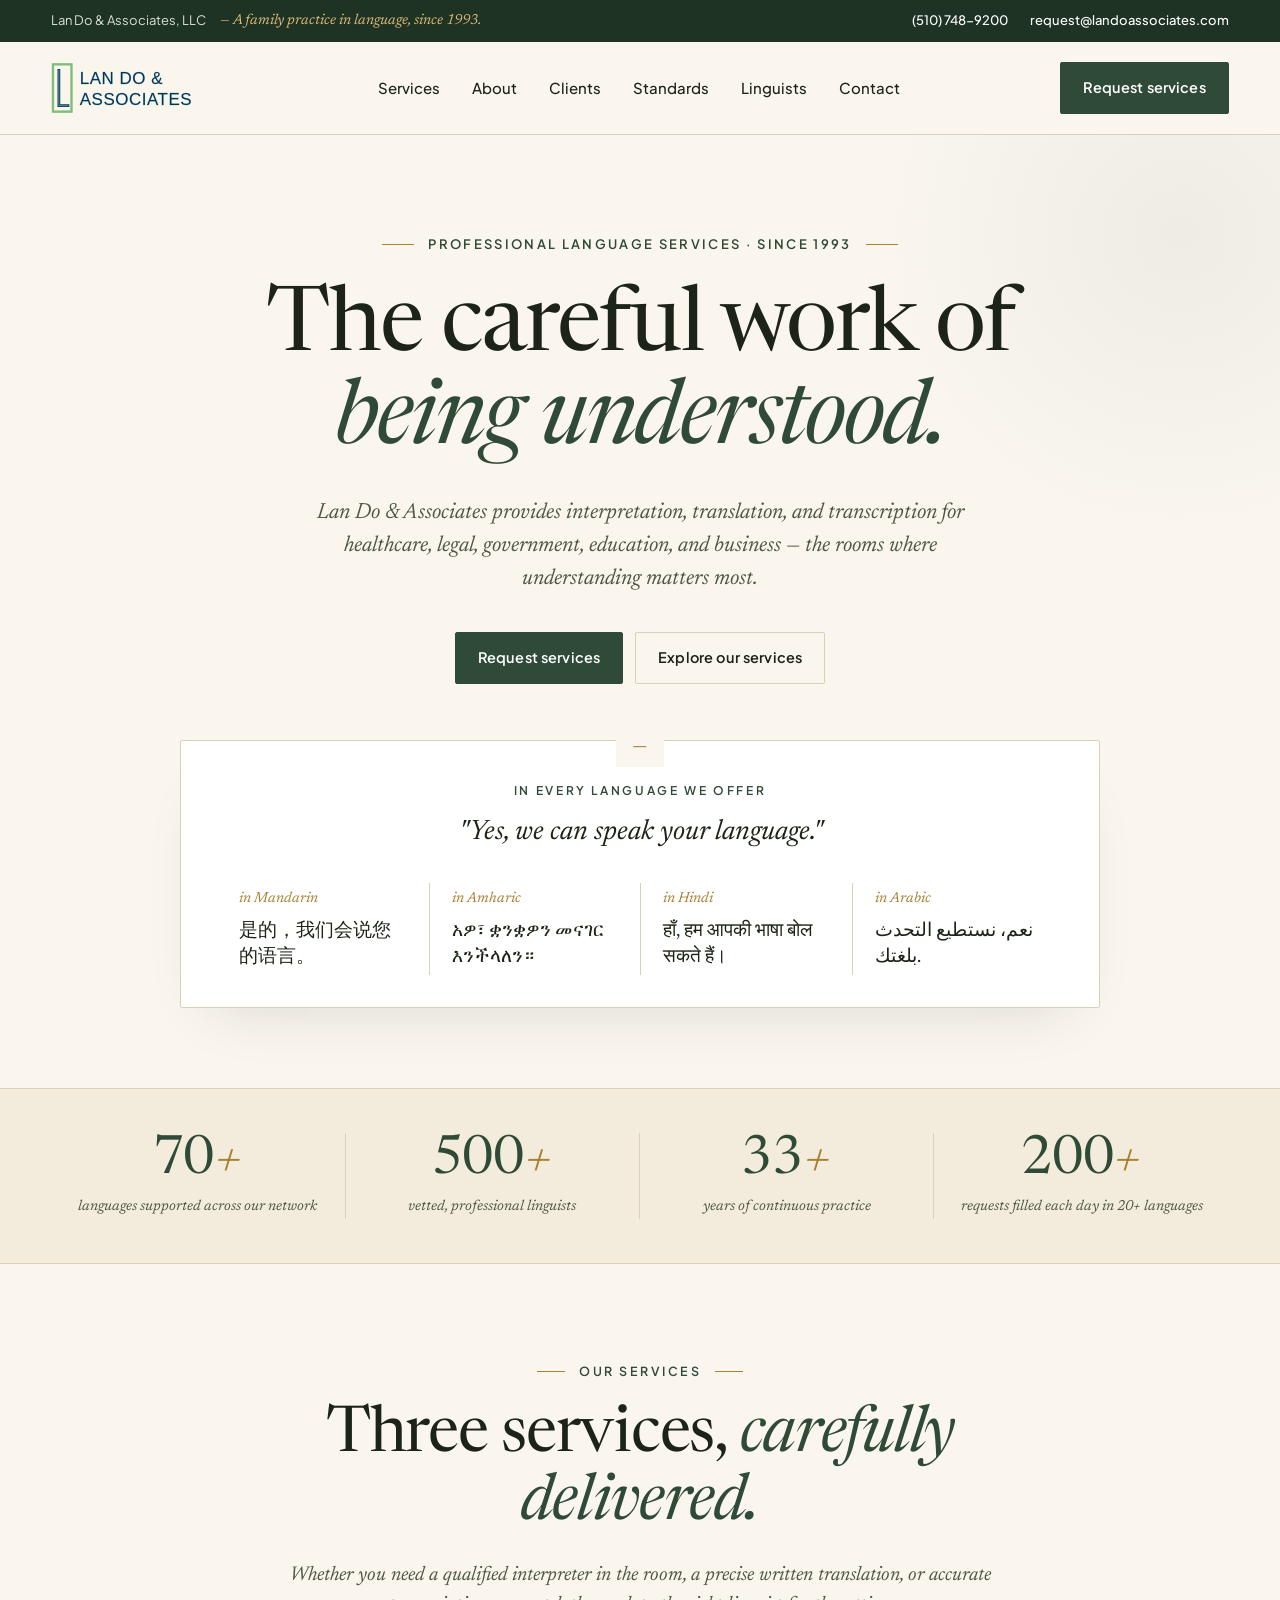
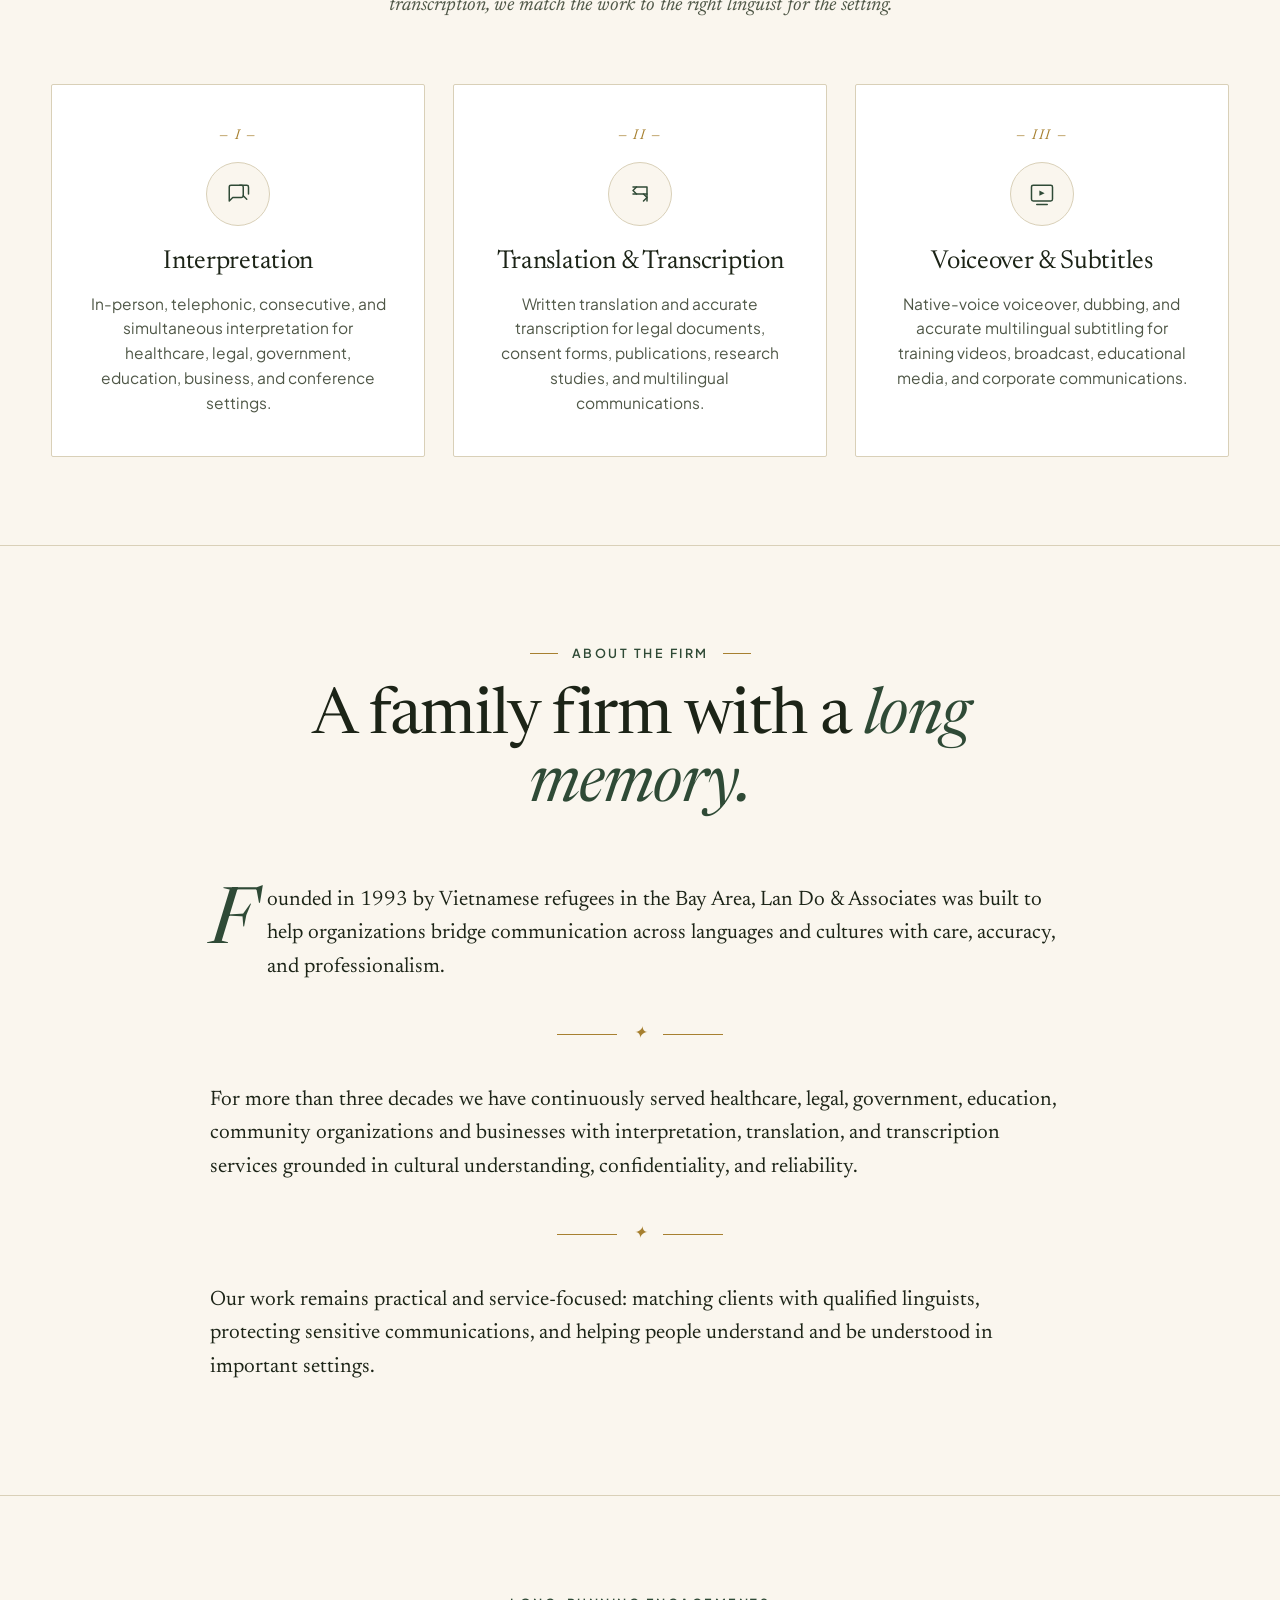
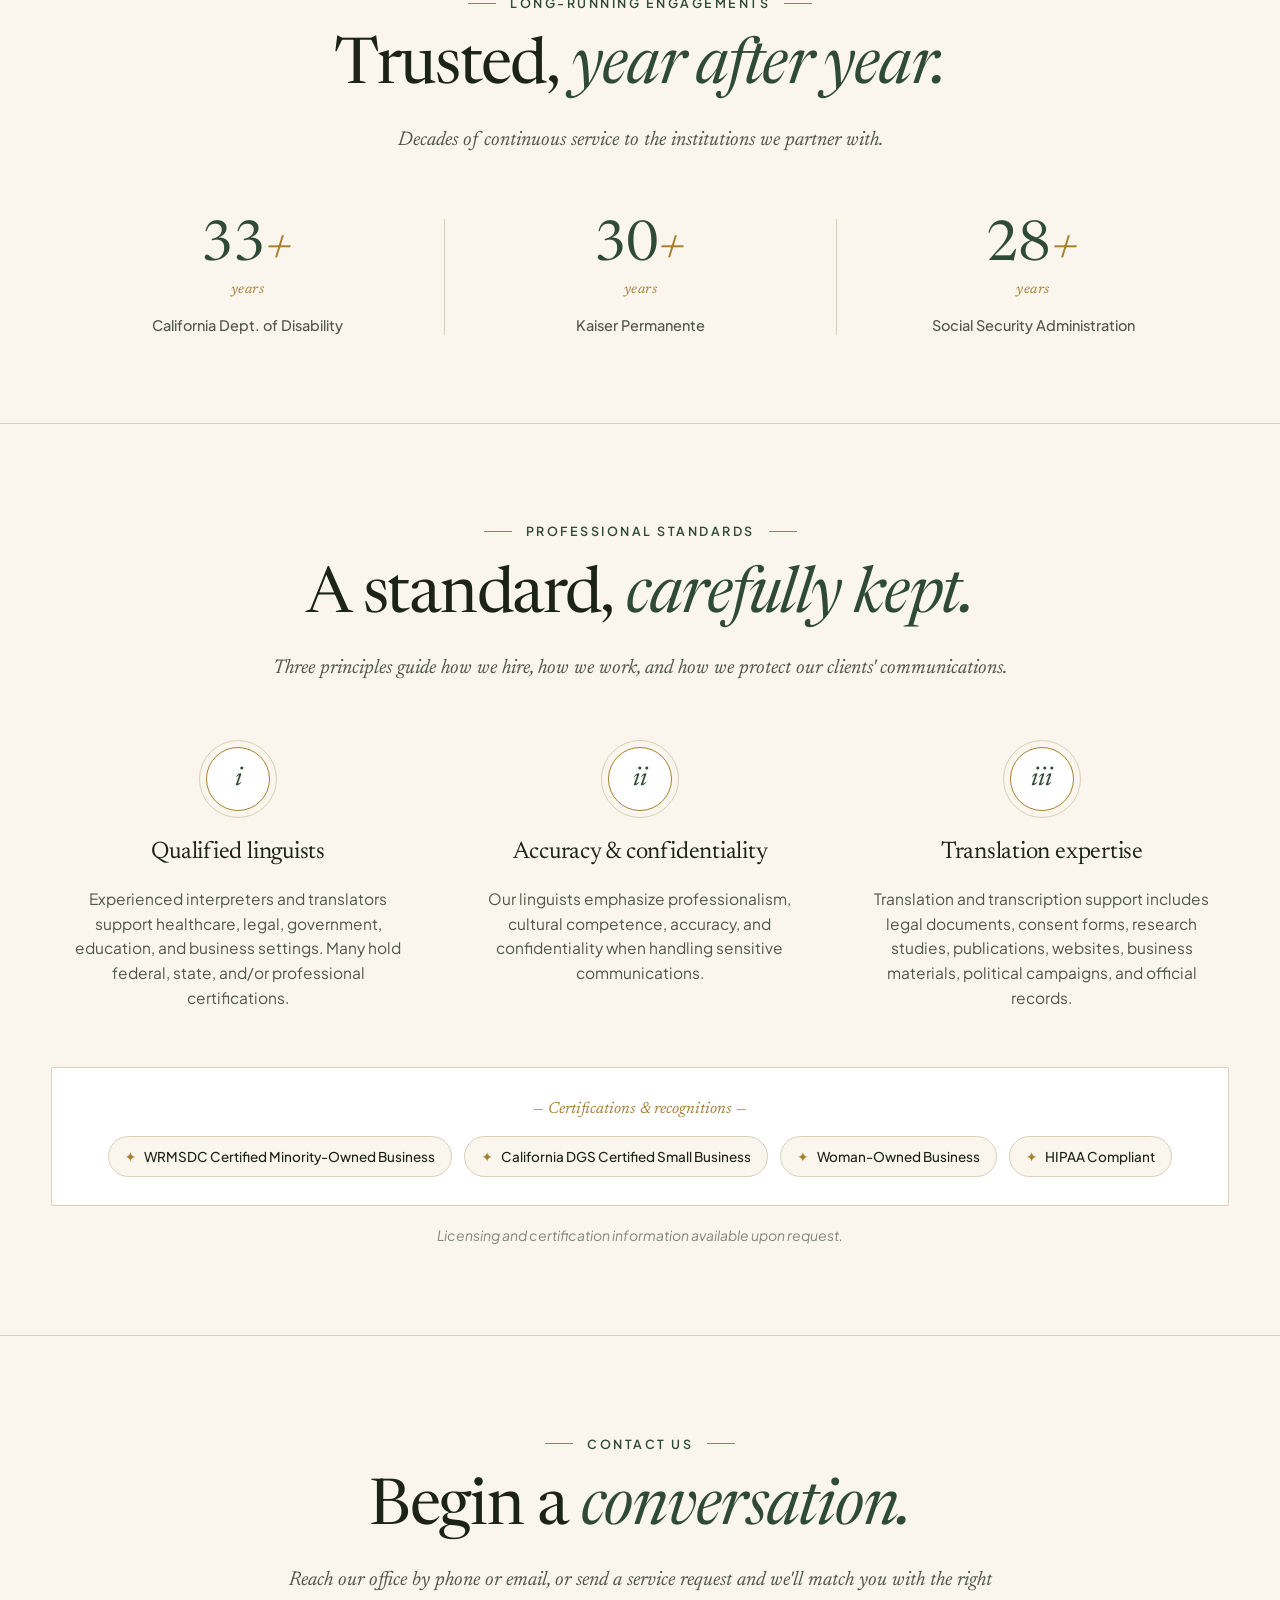
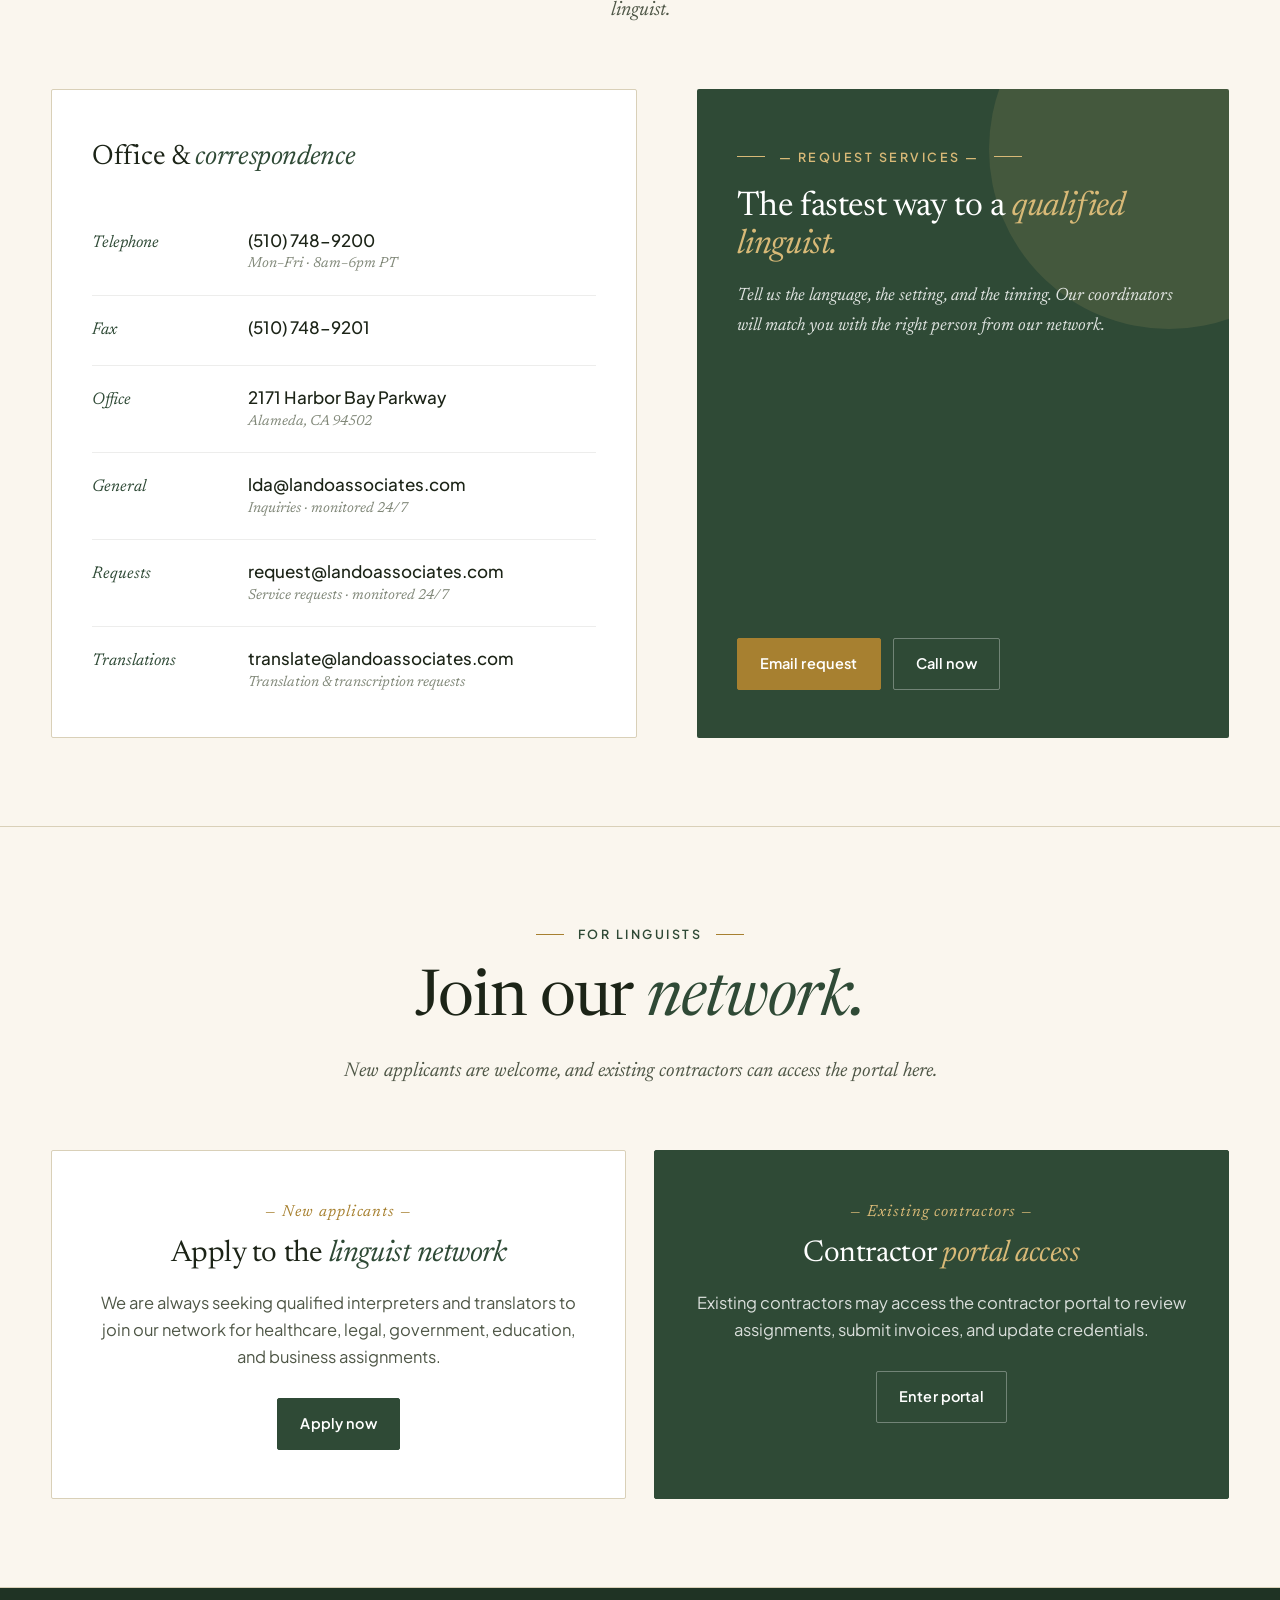
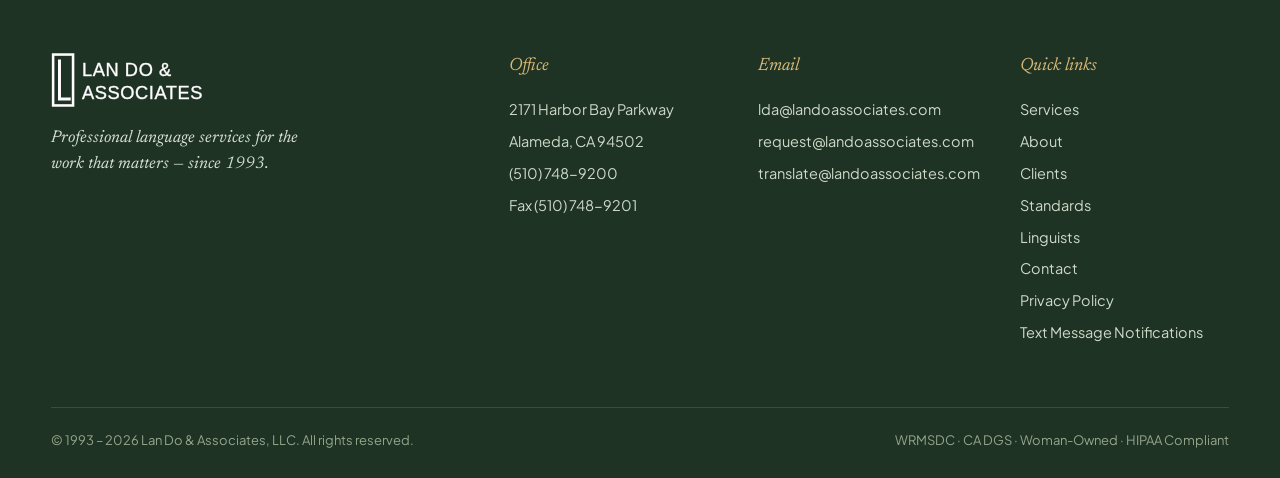
==== commit 436f28d6: "Add SMS notifications and privacy policy pages for Twilio verification - /sms/: Text Message Notific" ====
--- a/index.html
+++ b/index.html
@@ -1076,6 +1076,10 @@
             <h4>Requests</h4>
             <p><a href="mailto:request@landoassociates.com">request@landoassociates.com</a><span class="sub">Service requests · monitored 24/7</span></p>
           </div>
+          <div class="contact-row">
+            <h4>Translations</h4>
+            <p><a href="mailto:translate@landoassociates.com">translate@landoassociates.com</a><span class="sub">Translation &amp; transcription requests</span></p>
+          </div>
         </div>
         <div class="contact-side">
           <div>
@@ -1104,7 +1108,7 @@
           <div class="roman">— New applicants —</div>
           <h3>Apply to the <em>linguist network</em></h3>
           <p>We are always seeking qualified interpreters and translators to join our network for healthcare, legal, government, education, and business assignments.</p>
-          <a href="https://docs.google.com/forms/d/e/1FAIpQLSfk2ld4udmyAiZyAooYPItrn4d4j7B79KW3KsI2pXM8wg9hqA/viewform?usp=header" target="_blank" rel="noopener noreferrer" class="btn primary">Apply now</a>
+          <a href="/careers/contract-interpreters/" class="btn primary">Apply now</a>
         </div>
         <div class="interp-card dark">
           <div class="roman">— Existing contractors —</div>
@@ -1136,6 +1140,7 @@
         <ul>
           <li><a href="mailto:lda@landoassociates.com">lda@landoassociates.com</a></li>
           <li><a href="mailto:request@landoassociates.com">request@landoassociates.com</a></li>
+          <li><a href="mailto:translate@landoassociates.com">translate@landoassociates.com</a></li>
         </ul>
       </div>
       <div>
@@ -1147,6 +1152,8 @@
           <li><a href="#standards">Standards</a></li>
           <li><a href="#interpreters">Linguists</a></li>
           <li><a href="#contact">Contact</a></li>
+          <li><a href="/privacy/">Privacy Policy</a></li>
+          <li><a href="/sms/">Text Message Notifications</a></li>
         </ul>
       </div>
       <div class="copy">
